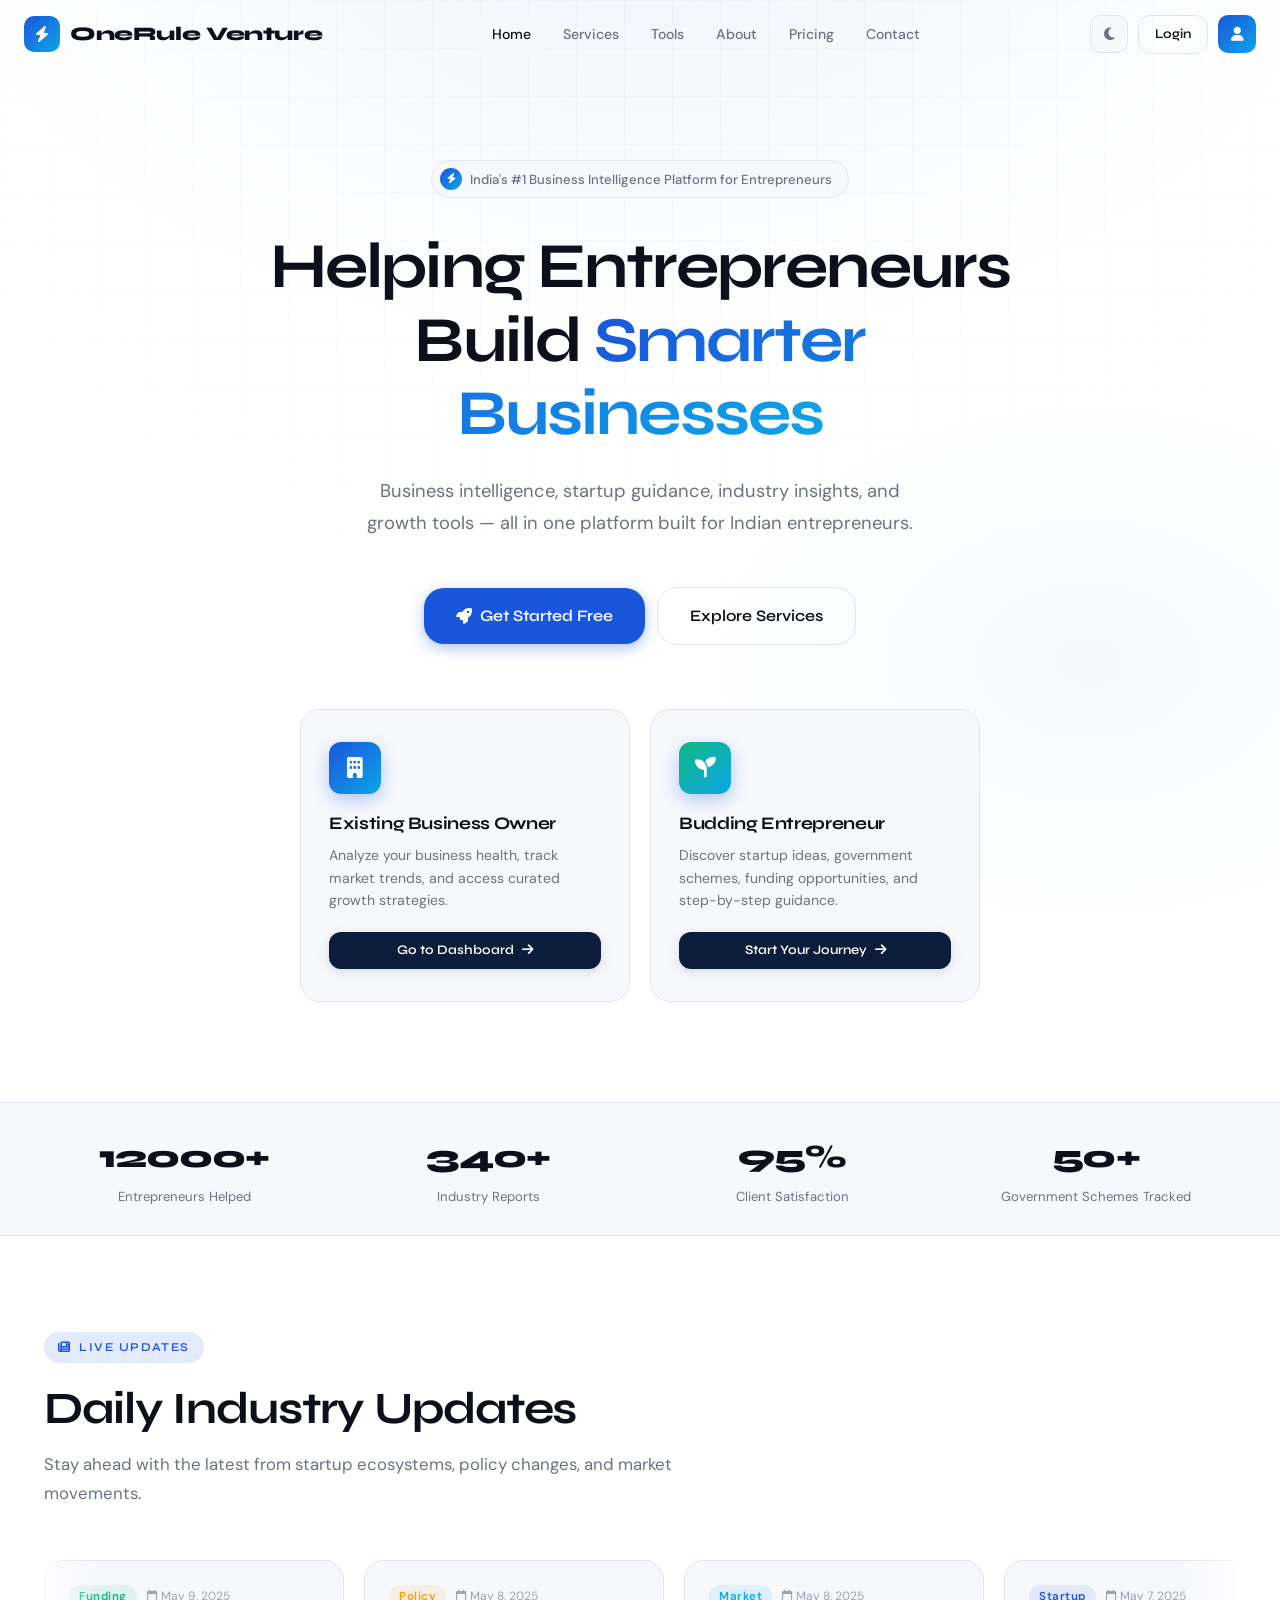
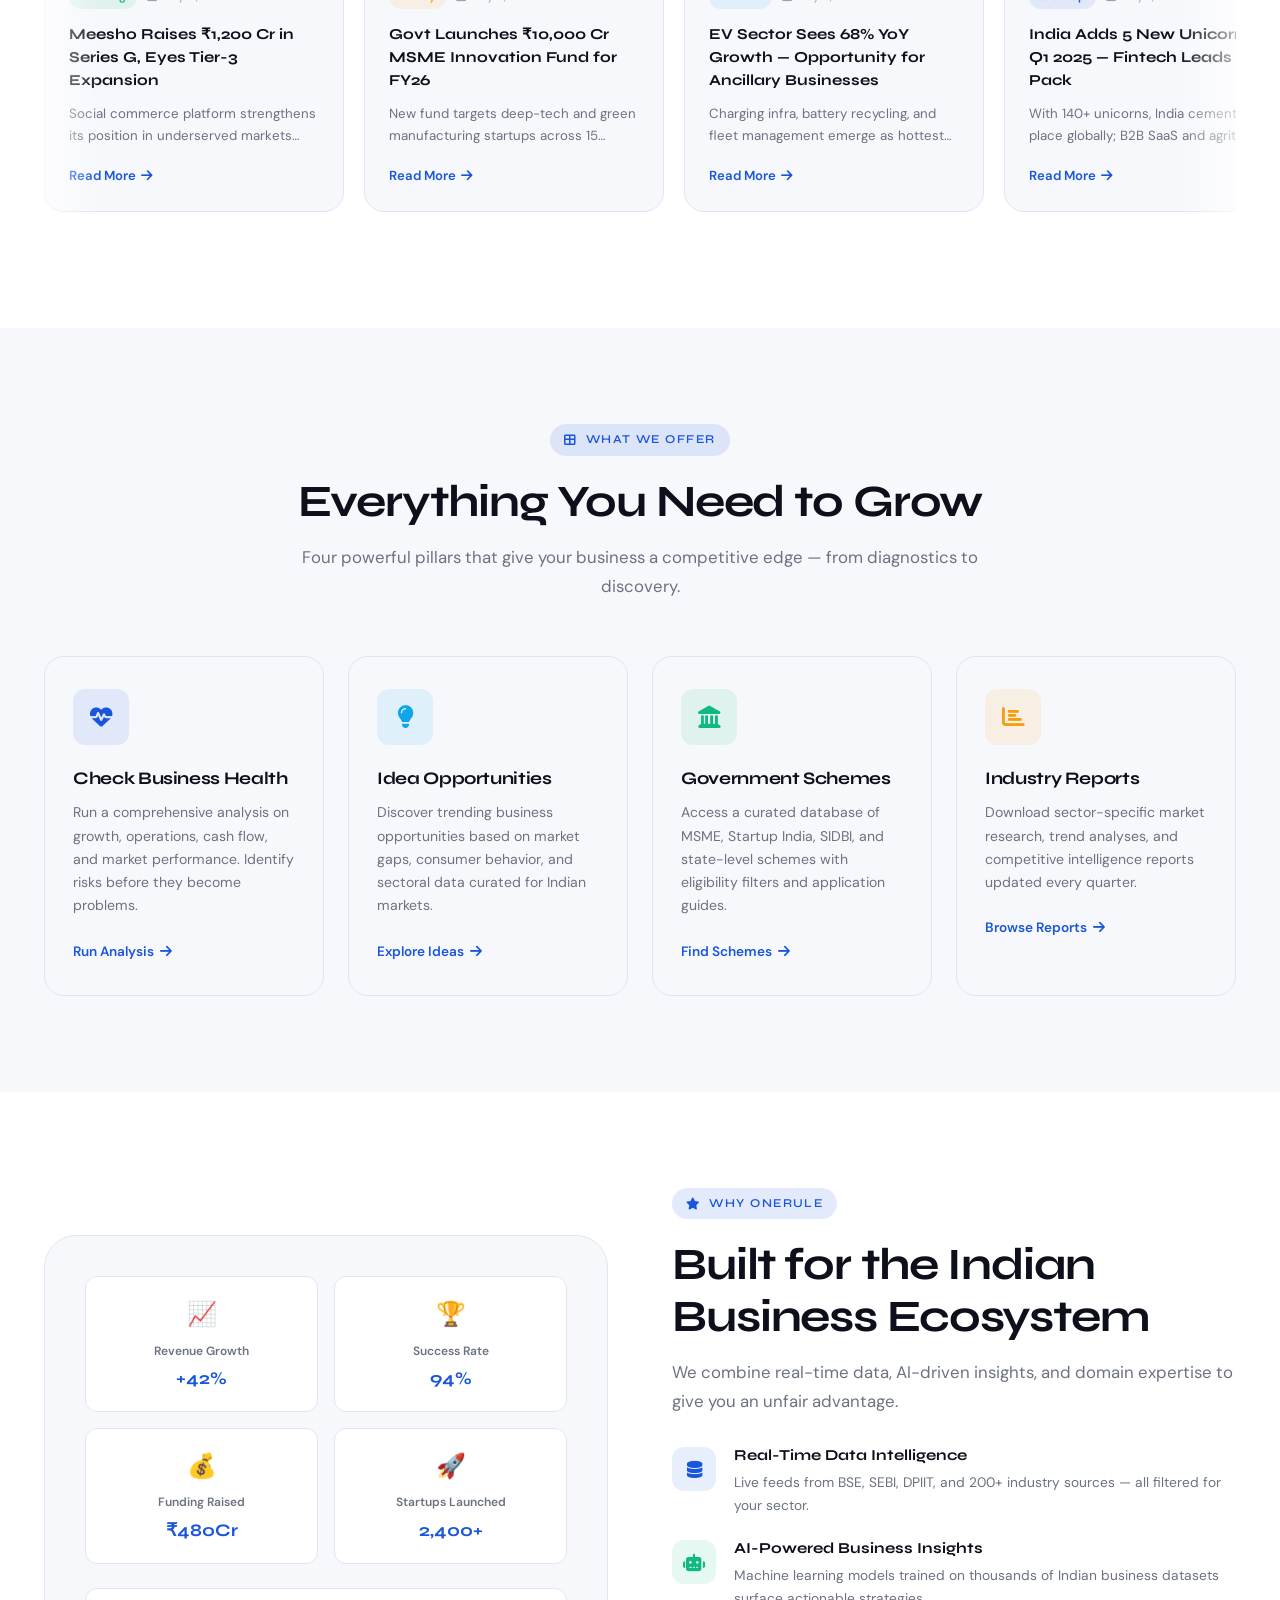
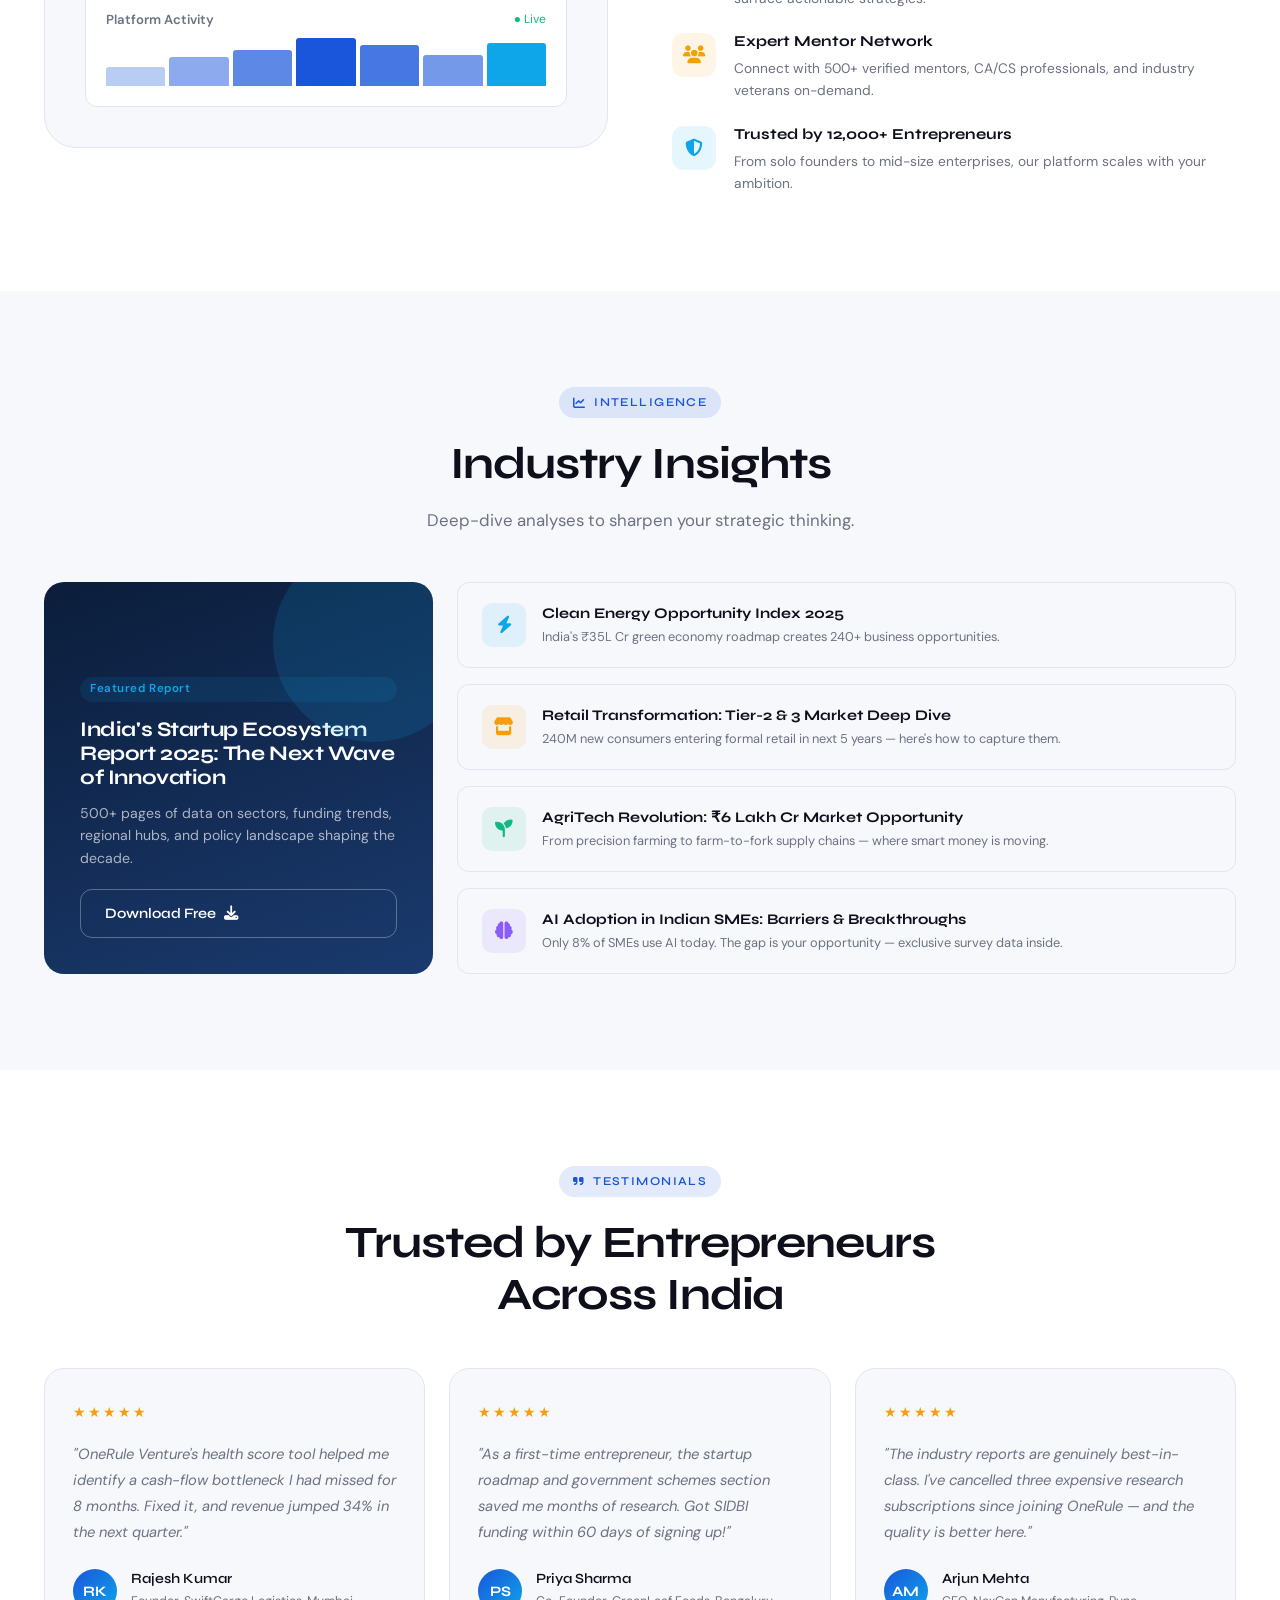
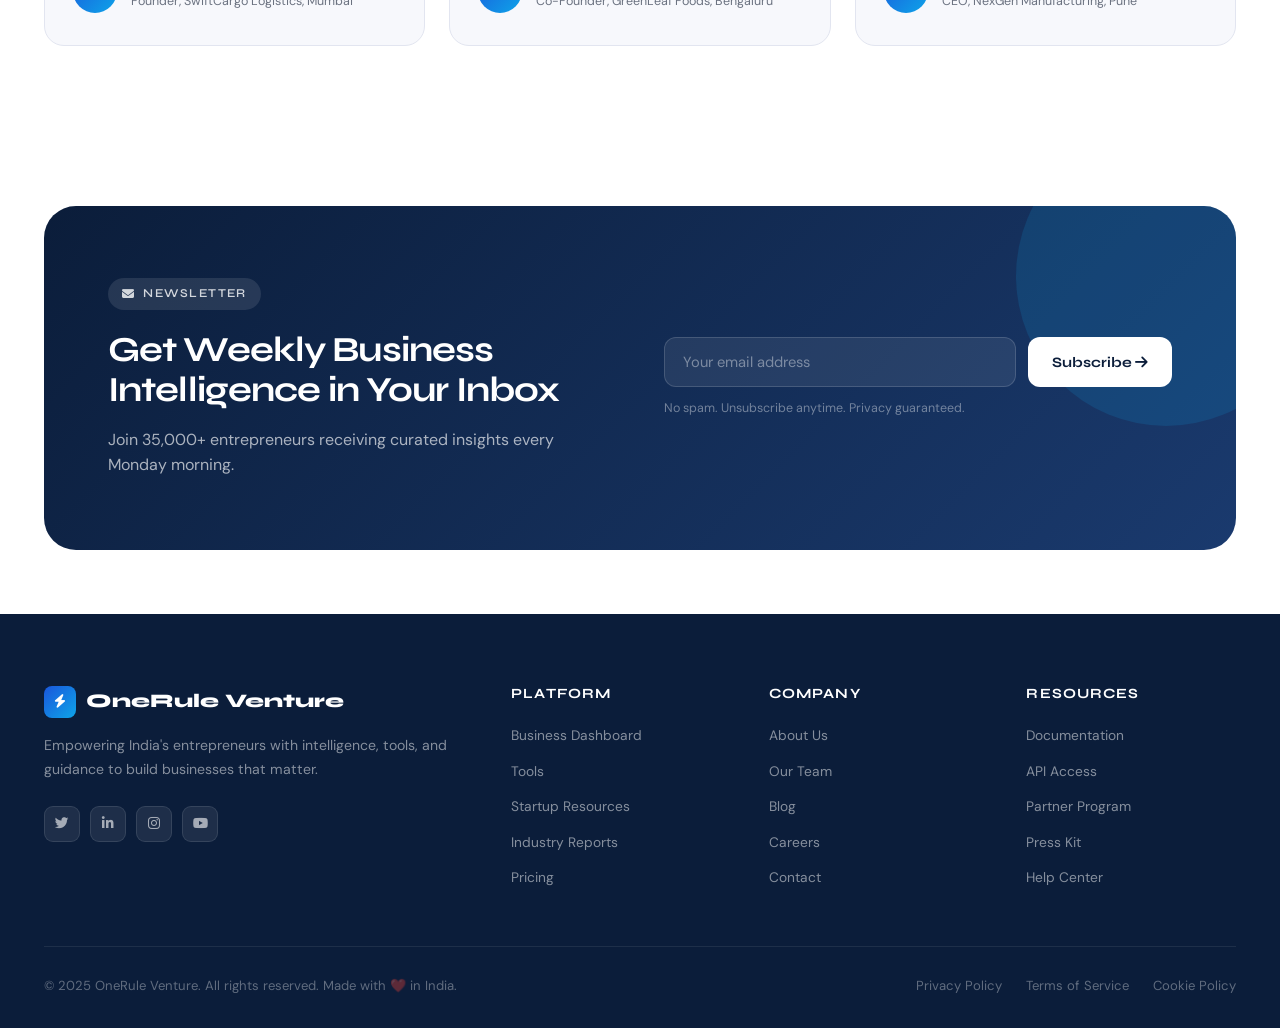
==== index.html @ c6bf1e39 "1st commit" ====
<!DOCTYPE html>
<!-- OneRule Venture — index.html (Home Page) -->
<html lang="en" data-theme="light">
<head>
  <meta charset="UTF-8" />
  <meta name="viewport" content="width=device-width, initial-scale=1.0" />
  <meta name="description" content="OneRule Venture – Business intelligence, startup guidance, industry insights, and growth tools for entrepreneurs and business owners in India." />
  <meta name="keywords" content="business intelligence, startup, entrepreneur, MSME, India, funding, government schemes" />
  <meta property="og:title" content="OneRule Venture – Helping Entrepreneurs Build Smarter Businesses" />
  <meta property="og:type" content="website" />
  <title>OneRule Venture – Helping Entrepreneurs Build Smarter Businesses</title>
  <!-- Fonts & Icons -->
  <link rel="preconnect" href="https://fonts.googleapis.com" />
  <link rel="preconnect" href="https://fonts.gstatic.com" crossorigin />
  <link href="https://fonts.googleapis.com/css2?family=Syne:wght@400;500;600;700;800&family=DM+Sans:ital,opsz,wght@0,9..40,300;0,9..40,400;0,9..40,500;0,9..40,600;1,9..40,300&display=swap" rel="stylesheet" />
  <link rel="stylesheet" href="https://cdnjs.cloudflare.com/ajax/libs/font-awesome/6.5.0/css/all.min.css" />
  <link rel="stylesheet" href="style.css" />
</head>
<body>

<!-- Loading Screen -->
<div id="loading-screen" class="loading-screen" aria-hidden="true">
  <div class="loading-logo">
    <div class="nav-logo-icon"><i class="fas fa-bolt"></i></div>
    OneRule Venture
  </div>
  <div class="loading-bar-wrap"><div class="loading-bar"></div></div>
</div>

<!-- ══════════════════ NAVBAR ══════════════════ -->
<header class="navbar" role="banner">
  <div class="navbar-inner">
    <!-- Logo -->
    <a href="index.html" class="nav-logo" aria-label="OneRule Venture Home">
      <div class="nav-logo-icon"><i class="fas fa-bolt"></i></div>
      OneRule Venture
    </a>
    <!-- Center Links -->
    <nav class="nav-links" role="navigation" aria-label="Main navigation">
      <a href="index.html" class="active">Home</a>
      <a href="services.html">Services</a>
      <a href="tools.html">Tools</a>
      <a href="about.html">About</a>
      <a href="pricing.html">Pricing</a>
      <a href="contact.html">Contact</a>
    </nav>
    <!-- Right actions -->
    <div class="nav-actions">
      <button class="theme-toggle" aria-label="Toggle dark mode"><i class="fas fa-moon"></i></button>
      <a href="dashboard.html" class="btn btn-outline btn-sm">Login</a>
      <a href="dashboard.html" class="nav-profile" aria-label="Profile"><i class="fas fa-user"></i></a>
    </div>
    <button class="hamburger" aria-label="Open menu" aria-expanded="false">
      <span></span><span></span><span></span>
    </button>
  </div>
</header>

<!-- Mobile Nav -->
<nav class="mobile-nav" aria-label="Mobile navigation">
  <a href="index.html">Home</a>
  <a href="services.html">Services</a>
  <a href="tools.html">Tools</a>
  <a href="about.html">About</a>
  <a href="pricing.html">Pricing</a>
  <a href="contact.html">Contact</a>
  <a href="dashboard.html">Login / Dashboard</a>
</nav>

<main>

<!-- ══════════════════ HERO ══════════════════ -->
<section class="hero" aria-labelledby="hero-headline">
  <div class="hero-bg" aria-hidden="true"></div>
  <div class="hero-grid-overlay" aria-hidden="true"></div>
  <div class="container">
    <div class="hero-content">
      <!-- Badge -->
      <div class="hero-badge">
        <span class="hero-badge-dot"><i class="fas fa-bolt"></i></span>
        India's #1 Business Intelligence Platform for Entrepreneurs
      </div>
      <!-- Headline -->
      <h1 id="hero-headline">Helping Entrepreneurs<br>Build <em>Smarter Businesses</em></h1>
      <p class="hero-sub text-muted">Business intelligence, startup guidance, industry insights, and growth tools — all in one platform built for Indian entrepreneurs.</p>
      <!-- CTAs -->
      <div class="hero-cta-group d-flex align-center gap-12" style="justify-content:center;flex-wrap:wrap">
        <a href="dashboard.html" class="btn btn-primary btn-lg"><i class="fas fa-rocket"></i> Get Started Free</a>
        <a href="services.html" class="btn btn-outline btn-lg">Explore Services</a>
      </div>
      <!-- User Selection Cards -->
      <div class="user-select-cards">
        <!-- Card 1 -->
        <div class="user-card" onclick="window.location='dashboard.html'" tabindex="0" role="button" aria-label="I'm an Existing Business Owner">
          <div class="user-card-icon"><i class="fas fa-building"></i></div>
          <h3>Existing Business Owner</h3>
          <p>Analyze your business health, track market trends, and access curated growth strategies.</p>
          <a href="dashboard.html" class="btn btn-dark btn-sm w-full" style="justify-content:center">
            Go to Dashboard <i class="fas fa-arrow-right"></i>
          </a>
        </div>
        <!-- Card 2 -->
        <div class="user-card" onclick="window.location='startup-resources.html'" tabindex="0" role="button" aria-label="I'm a Budding Entrepreneur">
          <div class="user-card-icon" style="background:linear-gradient(135deg,#10b981,#0ea5e9)"><i class="fas fa-seedling"></i></div>
          <h3>Budding Entrepreneur</h3>
          <p>Discover startup ideas, government schemes, funding opportunities, and step-by-step guidance.</p>
          <a href="startup-resources.html" class="btn btn-dark btn-sm w-full" style="justify-content:center">
            Start Your Journey <i class="fas fa-arrow-right"></i>
          </a>
        </div>
      </div>
    </div>
  </div>
</section>

<!-- ══════════════════ STATS BAR ══════════════════ -->
<div class="stats-bar">
  <div class="container">
    <div class="stats-grid">
      <div class="stat-item animate-on-scroll">
        <div class="stat-number"><span data-count="12000" data-suffix="+">12000+</span></div>
        <div class="stat-label">Entrepreneurs Helped</div>
      </div>
      <div class="stat-item animate-on-scroll stagger-1">
        <div class="stat-number"><span data-count="340" data-suffix="+">340+</span></div>
        <div class="stat-label">Industry Reports</div>
      </div>
      <div class="stat-item animate-on-scroll stagger-2">
        <div class="stat-number"><span data-count="95" data-suffix="%">95%</span></div>
        <div class="stat-label">Client Satisfaction</div>
      </div>
      <div class="stat-item animate-on-scroll stagger-3">
        <div class="stat-number"><span data-count="50" data-suffix="+">50+</span></div>
        <div class="stat-label">Government Schemes Tracked</div>
      </div>
    </div>
  </div>
</div>

<!-- ══════════════════ DAILY INDUSTRY UPDATES ══════════════════ -->
<section class="section" aria-labelledby="updates-heading">
  <div class="container">
    <div class="section-header animate-on-scroll" style="margin-bottom:40px">
      <div class="section-label"><i class="fas fa-newspaper"></i> Live Updates</div>
      <h2 id="updates-heading">Daily Industry Updates</h2>
      <p>Stay ahead with the latest from startup ecosystems, policy changes, and market movements.</p>
    </div>
    <div class="updates-scroll-wrap">
      <div class="updates-scroll" role="list">

        <article class="news-card" role="listitem">
          <div class="news-meta">
            <span class="news-tag tag-funding">Funding</span>
            <span class="news-date"><i class="far fa-calendar"></i> May 9, 2025</span>
          </div>
          <h4>Meesho Raises ₹1,200 Cr in Series G, Eyes Tier-3 Expansion</h4>
          <p>Social commerce platform strengthens its position in underserved markets with massive capital influx.</p>
          <a href="#" class="news-link">Read More <i class="fas fa-arrow-right"></i></a>
        </article>

        <article class="news-card" role="listitem">
          <div class="news-meta">
            <span class="news-tag tag-policy">Policy</span>
            <span class="news-date"><i class="far fa-calendar"></i> May 8, 2025</span>
          </div>
          <h4>Govt Launches ₹10,000 Cr MSME Innovation Fund for FY26</h4>
          <p>New fund targets deep-tech and green manufacturing startups across 15 identified sectors.</p>
          <a href="#" class="news-link">Read More <i class="fas fa-arrow-right"></i></a>
        </article>

        <article class="news-card" role="listitem">
          <div class="news-meta">
            <span class="news-tag tag-market">Market</span>
            <span class="news-date"><i class="far fa-calendar"></i> May 8, 2025</span>
          </div>
          <h4>EV Sector Sees 68% YoY Growth — Opportunity for Ancillary Businesses</h4>
          <p>Charging infra, battery recycling, and fleet management emerge as hottest adjacent segments.</p>
          <a href="#" class="news-link">Read More <i class="fas fa-arrow-right"></i></a>
        </article>

        <article class="news-card" role="listitem">
          <div class="news-meta">
            <span class="news-tag tag-startup">Startup</span>
            <span class="news-date"><i class="far fa-calendar"></i> May 7, 2025</span>
          </div>
          <h4>India Adds 5 New Unicorns in Q1 2025 — Fintech Leads the Pack</h4>
          <p>With 140+ unicorns, India cements 3rd-place globally; B2B SaaS and agritech on watch list.</p>
          <a href="#" class="news-link">Read More <i class="fas fa-arrow-right"></i></a>
        </article>

        <article class="news-card" role="listitem">
          <div class="news-meta">
            <span class="news-tag tag-industry">Industry</span>
            <span class="news-date"><i class="far fa-calendar"></i> May 7, 2025</span>
          </div>
          <h4>D2C Brands Hit ₹1 Lakh Cr GMV — Omnichannel Strategy Key Differentiator</h4>
          <p>Top-performing D2C brands reveal that offline presence now drives 38% of total revenue.</p>
          <a href="#" class="news-link">Read More <i class="fas fa-arrow-right"></i></a>
        </article>

        <article class="news-card" role="listitem">
          <div class="news-meta">
            <span class="news-tag tag-policy">Policy</span>
            <span class="news-date"><i class="far fa-calendar"></i> May 6, 2025</span>
          </div>
          <h4>PLI Scheme Extended to 4 More Sectors Including Textiles and Chemicals</h4>
          <p>Production-linked incentives now cover 20 sectors with total outlay of ₹2 lakh crore.</p>
          <a href="#" class="news-link">Read More <i class="fas fa-arrow-right"></i></a>
        </article>

        <article class="news-card" role="listitem">
          <div class="news-meta">
            <span class="news-tag tag-funding">Funding</span>
            <span class="news-date"><i class="far fa-calendar"></i> May 6, 2025</span>
          </div>
          <h4>Zepto Eyes IPO in 2025, Valuation Crosses $5 Billion Mark</h4>
          <p>Quick-commerce leader accelerates profitability drive as public market debut approaches.</p>
          <a href="#" class="news-link">Read More <i class="fas fa-arrow-right"></i></a>
        </article>

      </div>
    </div>
  </div>
</section>

<!-- ══════════════════ CORE SERVICES ══════════════════ -->
<section class="section" style="background:var(--color-surface)" aria-labelledby="services-heading">
  <div class="container">
    <div class="section-header centered animate-on-scroll" style="margin-bottom:56px">
      <div class="section-label"><i class="fas fa-th-large"></i> What We Offer</div>
      <h2 id="services-heading">Everything You Need to Grow</h2>
      <p>Four powerful pillars that give your business a competitive edge — from diagnostics to discovery.</p>
    </div>
    <div class="cards-grid">
      <div class="feature-card animate-on-scroll">
        <div class="feature-icon icon-blue"><i class="fas fa-heartbeat"></i></div>
        <h3>Check Business Health</h3>
        <p>Run a comprehensive analysis on growth, operations, cash flow, and market performance. Identify risks before they become problems.</p>
        <a href="tools.html" class="card-link">Run Analysis <i class="fas fa-arrow-right"></i></a>
      </div>
      <div class="feature-card animate-on-scroll stagger-1">
        <div class="feature-icon icon-teal"><i class="fas fa-lightbulb"></i></div>
        <h3>Idea Opportunities</h3>
        <p>Discover trending business opportunities based on market gaps, consumer behavior, and sectoral data curated for Indian markets.</p>
        <a href="startup-resources.html" class="card-link">Explore Ideas <i class="fas fa-arrow-right"></i></a>
      </div>
      <div class="feature-card animate-on-scroll stagger-2">
        <div class="feature-icon icon-green"><i class="fas fa-landmark"></i></div>
        <h3>Government Schemes</h3>
        <p>Access a curated database of MSME, Startup India, SIDBI, and state-level schemes with eligibility filters and application guides.</p>
        <a href="startup-resources.html#schemes" class="card-link">Find Schemes <i class="fas fa-arrow-right"></i></a>
      </div>
      <div class="feature-card animate-on-scroll stagger-3">
        <div class="feature-icon icon-amber"><i class="fas fa-chart-bar"></i></div>
        <h3>Industry Reports</h3>
        <p>Download sector-specific market research, trend analyses, and competitive intelligence reports updated every quarter.</p>
        <a href="services.html" class="card-link">Browse Reports <i class="fas fa-arrow-right"></i></a>
      </div>
    </div>
  </div>
</section>

<!-- ══════════════════ WHY CHOOSE US ══════════════════ -->
<section class="section" aria-labelledby="why-heading">
  <div class="container">
    <div class="why-grid">
      <!-- Visual -->
      <div class="why-visual animate-on-scroll">
        <div class="why-visual-inner">
          <div class="mini-card">
            <div class="mini-card-icon">📈</div>
            <div class="mini-card-label">Revenue Growth</div>
            <div class="mini-card-value">+42%</div>
          </div>
          <div class="mini-card">
            <div class="mini-card-icon">🏆</div>
            <div class="mini-card-label">Success Rate</div>
            <div class="mini-card-value">94%</div>
          </div>
          <div class="mini-card">
            <div class="mini-card-icon">💰</div>
            <div class="mini-card-label">Funding Raised</div>
            <div class="mini-card-value">₹480Cr</div>
          </div>
          <div class="mini-card">
            <div class="mini-card-icon">🚀</div>
            <div class="mini-card-label">Startups Launched</div>
            <div class="mini-card-value">2,400+</div>
          </div>
        </div>
        <div style="margin-top:24px;background:var(--color-bg);border:1px solid var(--color-border);border-radius:var(--radius-md);padding:20px">
          <div class="d-flex align-center justify-between mb-8">
            <span style="font-size:.82rem;font-weight:600;color:var(--color-text-muted)">Platform Activity</span>
            <span style="font-size:.75rem;color:var(--color-success)">● Live</span>
          </div>
          <div style="display:flex;gap:4px;align-items:flex-end;height:48px">
            <div style="flex:1;background:var(--color-accent);opacity:.3;border-radius:3px 3px 0 0;height:40%"></div>
            <div style="flex:1;background:var(--color-accent);opacity:.5;border-radius:3px 3px 0 0;height:60%"></div>
            <div style="flex:1;background:var(--color-accent);opacity:.7;border-radius:3px 3px 0 0;height:75%"></div>
            <div style="flex:1;background:var(--color-accent);border-radius:3px 3px 0 0;height:100%"></div>
            <div style="flex:1;background:var(--color-accent);opacity:.8;border-radius:3px 3px 0 0;height:85%"></div>
            <div style="flex:1;background:var(--color-accent);opacity:.6;border-radius:3px 3px 0 0;height:65%"></div>
            <div style="flex:1;background:var(--color-accent-2);border-radius:3px 3px 0 0;height:90%"></div>
          </div>
        </div>
      </div>
      <!-- Text -->
      <div class="animate-on-scroll stagger-1">
        <div class="section-header">
          <div class="section-label"><i class="fas fa-star"></i> Why OneRule</div>
          <h2 id="why-heading">Built for the Indian Business Ecosystem</h2>
          <p>We combine real-time data, AI-driven insights, and domain expertise to give you an unfair advantage.</p>
        </div>
        <div class="why-points mt-32">
          <div class="why-point">
            <div class="why-point-icon icon-blue"><i class="fas fa-database"></i></div>
            <div class="why-point-text">
              <h4>Real-Time Data Intelligence</h4>
              <p>Live feeds from BSE, SEBI, DPIIT, and 200+ industry sources — all filtered for your sector.</p>
            </div>
          </div>
          <div class="why-point">
            <div class="why-point-icon icon-green"><i class="fas fa-robot"></i></div>
            <div class="why-point-text">
              <h4>AI-Powered Business Insights</h4>
              <p>Machine learning models trained on thousands of Indian business datasets surface actionable strategies.</p>
            </div>
          </div>
          <div class="why-point">
            <div class="why-point-icon icon-amber"><i class="fas fa-users"></i></div>
            <div class="why-point-text">
              <h4>Expert Mentor Network</h4>
              <p>Connect with 500+ verified mentors, CA/CS professionals, and industry veterans on-demand.</p>
            </div>
          </div>
          <div class="why-point">
            <div class="why-point-icon icon-teal"><i class="fas fa-shield-alt"></i></div>
            <div class="why-point-text">
              <h4>Trusted by 12,000+ Entrepreneurs</h4>
              <p>From solo founders to mid-size enterprises, our platform scales with your ambition.</p>
            </div>
          </div>
        </div>
      </div>
    </div>
  </div>
</section>

<!-- ══════════════════ INDUSTRY INSIGHTS PREVIEW ══════════════════ -->
<section class="section" style="background:var(--color-surface)" aria-labelledby="insights-heading">
  <div class="container">
    <div class="section-header centered animate-on-scroll" style="margin-bottom:48px">
      <div class="section-label"><i class="fas fa-chart-line"></i> Intelligence</div>
      <h2 id="insights-heading">Industry Insights</h2>
      <p>Deep-dive analyses to sharpen your strategic thinking.</p>
    </div>
    <div class="insights-grid animate-on-scroll">
      <div class="insight-big">
        <span class="news-tag tag-market">Featured Report</span>
        <h3>India's Startup Ecosystem Report 2025: The Next Wave of Innovation</h3>
        <p>500+ pages of data on sectors, funding trends, regional hubs, and policy landscape shaping the decade.</p>
        <a href="services.html" class="btn btn-outline" style="color:#fff;border-color:rgba(255,255,255,.3)">Download Free <i class="fas fa-download"></i></a>
      </div>
      <div class="insights-side">
        <div class="insight-small">
          <div class="insight-small-icon icon-teal"><i class="fas fa-bolt"></i></div>
          <div class="insight-small-text">
            <h4>Clean Energy Opportunity Index 2025</h4>
            <p>India's ₹35L Cr green economy roadmap creates 240+ business opportunities.</p>
          </div>
        </div>
        <div class="insight-small">
          <div class="insight-small-icon icon-amber"><i class="fas fa-store"></i></div>
          <div class="insight-small-text">
            <h4>Retail Transformation: Tier-2 & 3 Market Deep Dive</h4>
            <p>240M new consumers entering formal retail in next 5 years — here's how to capture them.</p>
          </div>
        </div>
        <div class="insight-small">
          <div class="insight-small-icon icon-green"><i class="fas fa-seedling"></i></div>
          <div class="insight-small-text">
            <h4>AgriTech Revolution: ₹6 Lakh Cr Market Opportunity</h4>
            <p>From precision farming to farm-to-fork supply chains — where smart money is moving.</p>
          </div>
        </div>
        <div class="insight-small">
          <div class="insight-small-icon icon-purple"><i class="fas fa-brain"></i></div>
          <div class="insight-small-text">
            <h4>AI Adoption in Indian SMEs: Barriers & Breakthroughs</h4>
            <p>Only 8% of SMEs use AI today. The gap is your opportunity — exclusive survey data inside.</p>
          </div>
        </div>
      </div>
    </div>
  </div>
</section>

<!-- ══════════════════ TESTIMONIALS ══════════════════ -->
<section class="section" aria-labelledby="testimonials-heading">
  <div class="container">
    <div class="section-header centered animate-on-scroll" style="margin-bottom:48px">
      <div class="section-label"><i class="fas fa-quote-right"></i> Testimonials</div>
      <h2 id="testimonials-heading">Trusted by Entrepreneurs Across India</h2>
    </div>
    <div class="testimonials-grid">
      <div class="testimonial-card animate-on-scroll">
        <div class="stars">★★★★★</div>
        <blockquote>"OneRule Venture's health score tool helped me identify a cash-flow bottleneck I had missed for 8 months. Fixed it, and revenue jumped 34% in the next quarter."</blockquote>
        <div class="testimonial-author">
          <div class="author-avatar">RK</div>
          <div class="author-info">
            <h5>Rajesh Kumar</h5>
            <span>Founder, SwiftCargo Logistics, Mumbai</span>
          </div>
        </div>
      </div>
      <div class="testimonial-card animate-on-scroll stagger-1">
        <div class="stars">★★★★★</div>
        <blockquote>"As a first-time entrepreneur, the startup roadmap and government schemes section saved me months of research. Got SIDBI funding within 60 days of signing up!"</blockquote>
        <div class="testimonial-author">
          <div class="author-avatar">PS</div>
          <div class="author-info">
            <h5>Priya Sharma</h5>
            <span>Co-Founder, GreenLeaf Foods, Bengaluru</span>
          </div>
        </div>
      </div>
      <div class="testimonial-card animate-on-scroll stagger-2">
        <div class="stars">★★★★★</div>
        <blockquote>"The industry reports are genuinely best-in-class. I've cancelled three expensive research subscriptions since joining OneRule — and the quality is better here."</blockquote>
        <div class="testimonial-author">
          <div class="author-avatar">AM</div>
          <div class="author-info">
            <h5>Arjun Mehta</h5>
            <span>CEO, NexGen Manufacturing, Pune</span>
          </div>
        </div>
      </div>
    </div>
  </div>
</section>

<!-- ══════════════════ NEWSLETTER ══════════════════ -->
<section class="section-sm">
  <div class="container">
    <div class="newsletter-section animate-on-scroll">
      <div class="newsletter-inner">
        <div>
          <div class="section-label" style="background:rgba(255,255,255,.1);color:rgba(255,255,255,.8)"><i class="fas fa-envelope"></i> Newsletter</div>
          <h2>Get Weekly Business Intelligence in Your Inbox</h2>
          <p>Join 35,000+ entrepreneurs receiving curated insights every Monday morning.</p>
        </div>
        <div>
          <form class="newsletter-form" aria-label="Newsletter subscription">
            <input type="email" placeholder="Your email address" aria-label="Email address" required />
            <button type="submit">Subscribe <i class="fas fa-arrow-right"></i></button>
          </form>
          <p style="color:rgba(255,255,255,.4);font-size:.78rem;margin-top:12px">No spam. Unsubscribe anytime. Privacy guaranteed.</p>
        </div>
      </div>
    </div>
  </div>
</section>

</main>

<!-- ══════════════════ FOOTER ══════════════════ -->
<footer class="footer" role="contentinfo">
  <div class="container">
    <div class="footer-grid">
      <div class="footer-brand">
        <div class="footer-logo">
          <div class="footer-logo-icon"><i class="fas fa-bolt"></i></div>
          OneRule Venture
        </div>
        <p>Empowering India's entrepreneurs with intelligence, tools, and guidance to build businesses that matter.</p>
        <div class="social-links">
          <a href="#" class="social-link" aria-label="Twitter"><i class="fab fa-twitter"></i></a>
          <a href="#" class="social-link" aria-label="LinkedIn"><i class="fab fa-linkedin-in"></i></a>
          <a href="#" class="social-link" aria-label="Instagram"><i class="fab fa-instagram"></i></a>
          <a href="#" class="social-link" aria-label="YouTube"><i class="fab fa-youtube"></i></a>
        </div>
      </div>
      <div class="footer-col">
        <h5>Platform</h5>
        <ul>
          <li><a href="dashboard.html">Business Dashboard</a></li>
          <li><a href="tools.html">Tools</a></li>
          <li><a href="startup-resources.html">Startup Resources</a></li>
          <li><a href="services.html">Industry Reports</a></li>
          <li><a href="pricing.html">Pricing</a></li>
        </ul>
      </div>
      <div class="footer-col">
        <h5>Company</h5>
        <ul>
          <li><a href="about.html">About Us</a></li>
          <li><a href="about.html#team">Our Team</a></li>
          <li><a href="#">Blog</a></li>
          <li><a href="#">Careers</a></li>
          <li><a href="contact.html">Contact</a></li>
        </ul>
      </div>
      <div class="footer-col">
        <h5>Resources</h5>
        <ul>
          <li><a href="#">Documentation</a></li>
          <li><a href="#">API Access</a></li>
          <li><a href="#">Partner Program</a></li>
          <li><a href="#">Press Kit</a></li>
          <li><a href="#">Help Center</a></li>
        </ul>
      </div>
    </div>
    <div class="footer-bottom">
      <p>© 2025 OneRule Venture. All rights reserved. Made with ❤️ in India.</p>
      <div class="footer-bottom-links">
        <a href="#">Privacy Policy</a>
        <a href="#">Terms of Service</a>
        <a href="#">Cookie Policy</a>
      </div>
    </div>
  </div>
</footer>

<script src="script.js"></script>
</body>
</html>
---- style.css ----
/* =============================================
   OneRule Venture — style.css
   Premium SaaS / Startup Design System
   ============================================= */

/* ── Google Fonts ── */
@import url('https://fonts.googleapis.com/css2?family=Syne:wght@400;500;600;700;800&family=DM+Sans:ital,opsz,wght@0,9..40,300;0,9..40,400;0,9..40,500;0,9..40,600;1,9..40,300&display=swap');

/* ── CSS Variables ── */
:root {
  --color-bg:          #ffffff;
  --color-surface:     #f7f8fc;
  --color-surface-2:   #eef0f7;
  --color-border:      #e2e5f0;
  --color-text:        #0d0f1a;
  --color-text-muted:  #6b7280;
  --color-text-light:  #9ca3af;
  --color-primary:     #0b1d3a;
  --color-accent:      #1a56db;
  --color-accent-2:    #0ea5e9;
  --color-accent-glow: rgba(26, 86, 219, 0.12);
  --color-success:     #10b981;
  --color-warning:     #f59e0b;
  --color-danger:      #ef4444;

  --font-display: 'Syne', sans-serif;
  --font-body:    'DM Sans', sans-serif;

  --radius-sm:  6px;
  --radius-md:  12px;
  --radius-lg:  20px;
  --radius-xl:  32px;

  --shadow-sm:  0 1px 3px rgba(11,29,58,.06), 0 1px 2px rgba(11,29,58,.04);
  --shadow-md:  0 4px 16px rgba(11,29,58,.08), 0 2px 6px rgba(11,29,58,.05);
  --shadow-lg:  0 12px 40px rgba(11,29,58,.12), 0 4px 12px rgba(11,29,58,.06);
  --shadow-xl:  0 24px 64px rgba(11,29,58,.16);

  --transition: 0.25s cubic-bezier(.4,0,.2,1);
  --transition-slow: 0.4s cubic-bezier(.4,0,.2,1);

  --max-width: 1240px;
  --section-py: 96px;
}

/* Dark mode */
[data-theme="dark"] {
  --color-bg:          #080c14;
  --color-surface:     #0f1623;
  --color-surface-2:   #161e30;
  --color-border:      #1f2a40;
  --color-text:        #f0f2f8;
  --color-text-muted:  #8b95aa;
  --color-text-light:  #5a6478;
  --color-primary:     #e8eaf2;
  --color-accent:      #3b7ff5;
  --color-accent-2:    #38bdf8;
  --color-accent-glow: rgba(59, 127, 245, 0.15);
  --shadow-sm:  0 1px 3px rgba(0,0,0,.3);
  --shadow-md:  0 4px 16px rgba(0,0,0,.4);
  --shadow-lg:  0 12px 40px rgba(0,0,0,.5);
}

/* ── Reset & Base ── */
*, *::before, *::after { box-sizing: border-box; margin: 0; padding: 0; }

html {
  scroll-behavior: smooth;
  -webkit-font-smoothing: antialiased;
}

body {
  font-family: var(--font-body);
  background: var(--color-bg);
  color: var(--color-text);
  line-height: 1.6;
  transition: background var(--transition), color var(--transition);
  overflow-x: hidden;
}

a { color: inherit; text-decoration: none; }
img { max-width: 100%; height: auto; display: block; }
ul { list-style: none; }
button { cursor: pointer; font-family: var(--font-body); border: none; background: none; }

/* ── Typography ── */
h1,h2,h3,h4,h5,h6 {
  font-family: var(--font-display);
  font-weight: 700;
  line-height: 1.15;
  color: var(--color-text);
}
h1 { font-size: clamp(2.4rem, 5vw, 4rem); letter-spacing: -0.03em; }
h2 { font-size: clamp(1.8rem, 3.5vw, 2.8rem); letter-spacing: -0.025em; }
h3 { font-size: clamp(1.25rem, 2.5vw, 1.6rem); letter-spacing: -0.02em; }
h4 { font-size: 1.15rem; }
p  { color: var(--color-text-muted); }

.text-accent  { color: var(--color-accent); }
.text-muted   { color: var(--color-text-muted); }
.text-center  { text-align: center; }

/* ── Layout Helpers ── */
.container {
  width: 100%;
  max-width: var(--max-width);
  margin: 0 auto;
  padding: 0 24px;
}

.section {
  padding: var(--section-py) 0;
}

.section-sm { padding: 64px 0; }

.section-label {
  display: inline-flex;
  align-items: center;
  gap: 8px;
  font-family: var(--font-display);
  font-size: .75rem;
  font-weight: 600;
  letter-spacing: .12em;
  text-transform: uppercase;
  color: var(--color-accent);
  background: var(--color-accent-glow);
  padding: 6px 14px;
  border-radius: 100px;
  margin-bottom: 20px;
}

.section-header {
  max-width: 640px;
}

.section-header.centered {
  max-width: 700px;
  margin: 0 auto;
  text-align: center;
}

.section-header p {
  margin-top: 16px;
  font-size: 1.05rem;
  line-height: 1.7;
}

/* ── Buttons ── */
.btn {
  display: inline-flex;
  align-items: center;
  gap: 8px;
  padding: 12px 24px;
  border-radius: var(--radius-md);
  font-family: var(--font-display);
  font-size: .9rem;
  font-weight: 600;
  transition: all var(--transition);
  position: relative;
  overflow: hidden;
}

.btn::after {
  content: '';
  position: absolute;
  inset: 0;
  background: rgba(255,255,255,.12);
  opacity: 0;
  transition: opacity var(--transition);
}

.btn:hover::after { opacity: 1; }

.btn-primary {
  background: var(--color-accent);
  color: #fff;
  box-shadow: 0 4px 14px rgba(26,86,219,.35);
}
.btn-primary:hover {
  transform: translateY(-2px);
  box-shadow: 0 8px 24px rgba(26,86,219,.45);
}

.btn-dark {
  background: var(--color-primary);
  color: #fff;
  box-shadow: var(--shadow-md);
}
[data-theme="dark"] .btn-dark {
  background: var(--color-surface-2);
  border: 1px solid var(--color-border);
}
.btn-dark:hover { transform: translateY(-2px); box-shadow: var(--shadow-lg); }

.btn-outline {
  background: transparent;
  color: var(--color-text);
  border: 1.5px solid var(--color-border);
}
.btn-outline:hover {
  border-color: var(--color-accent);
  color: var(--color-accent);
  background: var(--color-accent-glow);
}

.btn-ghost {
  background: transparent;
  color: var(--color-text-muted);
  padding: 10px 18px;
}
.btn-ghost:hover { color: var(--color-text); background: var(--color-surface); }

.btn-lg { padding: 15px 32px; font-size: 1rem; border-radius: var(--radius-lg); }
.btn-sm { padding: 8px 16px; font-size: .82rem; }

/* ── Navbar ── */
.navbar {
  position: fixed;
  top: 0; left: 0; right: 0;
  z-index: 1000;
  padding: 0 24px;
  height: 68px;
  display: flex;
  align-items: center;
  transition: all var(--transition);
}

.navbar.scrolled {
  background: var(--color-bg);
  border-bottom: 1px solid var(--color-border);
  box-shadow: var(--shadow-sm);
  backdrop-filter: blur(12px);
  -webkit-backdrop-filter: blur(12px);
}

[data-theme="dark"] .navbar.scrolled {
  background: rgba(8, 12, 20, 0.9);
}

.navbar-inner {
  max-width: var(--max-width);
  width: 100%;
  margin: 0 auto;
  display: flex;
  align-items: center;
  justify-content: space-between;
  gap: 24px;
}

.nav-logo {
  font-family: var(--font-display);
  font-size: 1.2rem;
  font-weight: 800;
  color: var(--color-text);
  letter-spacing: -0.02em;
  flex-shrink: 0;
  display: flex;
  align-items: center;
  gap: 10px;
}

.nav-logo-icon {
  width: 36px;
  height: 36px;
  background: linear-gradient(135deg, var(--color-accent), var(--color-accent-2));
  border-radius: 10px;
  display: flex;
  align-items: center;
  justify-content: center;
  color: #fff;
  font-size: 1rem;
}

.nav-links {
  display: flex;
  align-items: center;
  gap: 4px;
}

.nav-links a {
  padding: 7px 14px;
  border-radius: var(--radius-sm);
  font-size: .88rem;
  font-weight: 500;
  color: var(--color-text-muted);
  transition: all var(--transition);
}

.nav-links a:hover,
.nav-links a.active {
  color: var(--color-text);
  background: var(--color-surface);
}

.nav-actions {
  display: flex;
  align-items: center;
  gap: 10px;
}

.theme-toggle {
  width: 38px; height: 38px;
  border-radius: 10px;
  display: flex;
  align-items: center;
  justify-content: center;
  background: var(--color-surface);
  color: var(--color-text-muted);
  font-size: .9rem;
  transition: all var(--transition);
  border: 1px solid var(--color-border);
}
.theme-toggle:hover { color: var(--color-text); border-color: var(--color-accent); }

.nav-profile {
  width: 38px; height: 38px;
  border-radius: 10px;
  background: linear-gradient(135deg, var(--color-accent), var(--color-accent-2));
  display: flex;
  align-items: center;
  justify-content: center;
  color: #fff;
  font-size: .9rem;
  transition: all var(--transition);
}
.nav-profile:hover { transform: scale(1.05); box-shadow: 0 4px 12px rgba(26,86,219,.3); }

.hamburger {
  display: none;
  flex-direction: column;
  gap: 5px;
  padding: 8px;
  border-radius: 8px;
  background: var(--color-surface);
  border: 1px solid var(--color-border);
}
.hamburger span {
  display: block;
  width: 20px; height: 2px;
  background: var(--color-text);
  border-radius: 2px;
  transition: all var(--transition);
}

/* ── Mobile Nav ── */
.mobile-nav {
  display: none;
  position: fixed;
  top: 68px; left: 0; right: 0;
  background: var(--color-bg);
  border-bottom: 1px solid var(--color-border);
  padding: 20px 24px;
  z-index: 999;
  flex-direction: column;
  gap: 4px;
  box-shadow: var(--shadow-lg);
}

.mobile-nav.open { display: flex; }

.mobile-nav a {
  padding: 12px 16px;
  border-radius: var(--radius-sm);
  font-weight: 500;
  color: var(--color-text-muted);
  transition: all var(--transition);
}
.mobile-nav a:hover { background: var(--color-surface); color: var(--color-text); }

/* ── Hero ── */
.hero {
  padding: 160px 0 100px;
  position: relative;
  overflow: hidden;
}

.hero-bg {
  position: absolute;
  inset: 0;
  background:
    radial-gradient(ellipse 80% 60% at 50% -10%, rgba(26,86,219,.07) 0%, transparent 70%),
    radial-gradient(ellipse 50% 40% at 85% 60%, rgba(14,165,233,.05) 0%, transparent 60%);
  pointer-events: none;
}

.hero-grid-overlay {
  position: absolute;
  inset: 0;
  background-image:
    linear-gradient(var(--color-border) 1px, transparent 1px),
    linear-gradient(90deg, var(--color-border) 1px, transparent 1px);
  background-size: 48px 48px;
  opacity: .3;
  pointer-events: none;
  mask-image: radial-gradient(ellipse 80% 70% at 50% 0%, black, transparent 80%);
}

.hero-content {
  position: relative;
  max-width: 800px;
  margin: 0 auto;
  text-align: center;
}

.hero-badge {
  display: inline-flex;
  align-items: center;
  gap: 8px;
  background: var(--color-surface);
  border: 1px solid var(--color-border);
  padding: 7px 16px 7px 8px;
  border-radius: 100px;
  font-size: .82rem;
  font-weight: 500;
  color: var(--color-text-muted);
  margin-bottom: 32px;
  animation: fadeInDown .6s both;
}

.hero-badge-dot {
  width: 22px; height: 22px;
  background: linear-gradient(135deg, var(--color-accent), var(--color-accent-2));
  border-radius: 100px;
  display: flex;
  align-items: center;
  justify-content: center;
  color: #fff;
  font-size: .65rem;
}

.hero h1 {
  animation: fadeInUp .7s .1s both;
  margin-bottom: 24px;
}

.hero h1 em {
  font-style: normal;
  background: linear-gradient(135deg, var(--color-accent) 0%, var(--color-accent-2) 100%);
  -webkit-background-clip: text;
  -webkit-text-fill-color: transparent;
  background-clip: text;
}

.hero-sub {
  font-size: 1.15rem;
  line-height: 1.75;
  max-width: 580px;
  margin: 0 auto 48px;
  animation: fadeInUp .7s .2s both;
}

.hero-cta-group {
  animation: fadeInUp .7s .3s both;
  margin-bottom: 64px;
}

/* ── User Selection Cards (Hero) ── */
.user-select-cards {
  display: grid;
  grid-template-columns: 1fr 1fr;
  gap: 20px;
  max-width: 680px;
  margin: 0 auto;
  animation: fadeInUp .7s .4s both;
}

.user-card {
  background: var(--color-surface);
  border: 1.5px solid var(--color-border);
  border-radius: var(--radius-lg);
  padding: 32px 28px;
  text-align: left;
  transition: all var(--transition);
  cursor: pointer;
  position: relative;
  overflow: hidden;
}

.user-card::before {
  content: '';
  position: absolute;
  inset: 0;
  background: linear-gradient(135deg, var(--color-accent-glow), transparent);
  opacity: 0;
  transition: opacity var(--transition);
}

.user-card:hover {
  border-color: var(--color-accent);
  transform: translateY(-4px);
  box-shadow: var(--shadow-lg);
}

.user-card:hover::before { opacity: 1; }

.user-card-icon {
  width: 52px; height: 52px;
  background: linear-gradient(135deg, var(--color-accent), var(--color-accent-2));
  border-radius: var(--radius-md);
  display: flex;
  align-items: center;
  justify-content: center;
  color: #fff;
  font-size: 1.3rem;
  margin-bottom: 20px;
  box-shadow: 0 6px 18px rgba(26,86,219,.3);
}

.user-card h3 {
  font-size: 1.1rem;
  margin-bottom: 10px;
}

.user-card p {
  font-size: .88rem;
  line-height: 1.6;
  margin-bottom: 20px;
}

/* ── Stats Bar ── */
.stats-bar {
  background: var(--color-surface);
  border-top: 1px solid var(--color-border);
  border-bottom: 1px solid var(--color-border);
  padding: 28px 0;
}

.stats-grid {
  display: grid;
  grid-template-columns: repeat(4, 1fr);
  gap: 24px;
  align-items: center;
}

.stat-item {
  text-align: center;
}

.stat-number {
  font-family: var(--font-display);
  font-size: 2rem;
  font-weight: 800;
  color: var(--color-text);
  letter-spacing: -0.03em;
}

.stat-label {
  font-size: .82rem;
  color: var(--color-text-muted);
  margin-top: 4px;
}

.stat-divider {
  width: 1px;
  height: 48px;
  background: var(--color-border);
  margin: 0 auto;
}

/* ── Updates / News Scroll ── */
.updates-scroll-wrap {
  overflow: hidden;
  margin: 0 -24px;
  padding: 0 24px;
  position: relative;
}

.updates-scroll-wrap::before,
.updates-scroll-wrap::after {
  content: '';
  position: absolute;
  top: 0; bottom: 0;
  width: 80px;
  z-index: 2;
  pointer-events: none;
}

.updates-scroll-wrap::before {
  left: 0;
  background: linear-gradient(to right, var(--color-bg), transparent);
}

.updates-scroll-wrap::after {
  right: 0;
  background: linear-gradient(to left, var(--color-bg), transparent);
}

.updates-scroll {
  display: flex;
  gap: 20px;
  overflow-x: auto;
  padding: 12px 0 20px;
  scrollbar-width: thin;
  scrollbar-color: var(--color-border) transparent;
  scroll-snap-type: x mandatory;
  -webkit-overflow-scrolling: touch;
}

.news-card {
  flex: 0 0 300px;
  background: var(--color-surface);
  border: 1px solid var(--color-border);
  border-radius: var(--radius-lg);
  padding: 24px;
  scroll-snap-align: start;
  transition: all var(--transition);
  cursor: pointer;
}

.news-card:hover {
  border-color: var(--color-accent);
  box-shadow: var(--shadow-md);
  transform: translateY(-2px);
}

.news-meta {
  display: flex;
  align-items: center;
  gap: 10px;
  margin-bottom: 14px;
}

.news-tag {
  display: inline-block;
  padding: 3px 10px;
  border-radius: 100px;
  font-size: .72rem;
  font-weight: 600;
  letter-spacing: .05em;
}

.tag-startup  { background: rgba(26,86,219,.1);  color: var(--color-accent); }
.tag-funding  { background: rgba(16,185,129,.1); color: var(--color-success); }
.tag-policy   { background: rgba(245,158,11,.1); color: var(--color-warning); }
.tag-market   { background: rgba(14,165,233,.1); color: var(--color-accent-2); }
.tag-industry { background: rgba(239,68,68,.1);  color: var(--color-danger); }

.news-date {
  font-size: .75rem;
  color: var(--color-text-light);
}

.news-card h4 {
  font-size: .95rem;
  line-height: 1.5;
  margin-bottom: 12px;
}

.news-card p {
  font-size: .83rem;
  line-height: 1.6;
  margin-bottom: 16px;
  display: -webkit-box;
  -webkit-line-clamp: 2;
  -webkit-box-orient: vertical;
  overflow: hidden;
}

.news-link {
  font-size: .82rem;
  font-weight: 600;
  color: var(--color-accent);
  display: inline-flex;
  align-items: center;
  gap: 5px;
  transition: gap var(--transition);
}
.news-link:hover { gap: 9px; }

/* ── Services / Feature Cards ── */
.cards-grid {
  display: grid;
  grid-template-columns: repeat(auto-fit, minmax(260px, 1fr));
  gap: 24px;
}

.feature-card {
  background: var(--color-surface);
  border: 1px solid var(--color-border);
  border-radius: var(--radius-lg);
  padding: 32px 28px;
  transition: all var(--transition-slow);
  position: relative;
  overflow: hidden;
  cursor: pointer;
}

.feature-card::after {
  content: '';
  position: absolute;
  bottom: -60px; right: -60px;
  width: 140px; height: 140px;
  border-radius: 50%;
  background: radial-gradient(circle, var(--color-accent-glow) 0%, transparent 70%);
  transition: all var(--transition-slow);
  opacity: 0;
}

.feature-card:hover {
  border-color: var(--color-accent);
  box-shadow: var(--shadow-lg);
  transform: translateY(-6px);
}

.feature-card:hover::after { opacity: 1; }

.feature-icon {
  width: 56px; height: 56px;
  border-radius: var(--radius-md);
  display: flex;
  align-items: center;
  justify-content: center;
  font-size: 1.4rem;
  margin-bottom: 24px;
  transition: transform var(--transition);
}

.feature-card:hover .feature-icon { transform: scale(1.1) rotate(-4deg); }

.icon-blue   { background: rgba(26,86,219,.1);  color: var(--color-accent); }
.icon-teal   { background: rgba(14,165,233,.1); color: var(--color-accent-2); }
.icon-green  { background: rgba(16,185,129,.1); color: var(--color-success); }
.icon-amber  { background: rgba(245,158,11,.1); color: var(--color-warning); }
.icon-red    { background: rgba(239,68,68,.1);  color: var(--color-danger); }
.icon-purple { background: rgba(139,92,246,.1); color: #8b5cf6; }

.feature-card h3 {
  font-size: 1.1rem;
  margin-bottom: 12px;
}

.feature-card p {
  font-size: .88rem;
  line-height: 1.65;
  margin-bottom: 20px;
}

.card-link {
  display: inline-flex;
  align-items: center;
  gap: 6px;
  font-size: .85rem;
  font-weight: 600;
  color: var(--color-accent);
  transition: gap var(--transition);
}
.card-link:hover { gap: 10px; }

/* ── Why Choose Us (alt layout) ── */
.why-grid {
  display: grid;
  grid-template-columns: 1fr 1fr;
  gap: 64px;
  align-items: center;
}

.why-visual {
  background: var(--color-surface);
  border: 1px solid var(--color-border);
  border-radius: var(--radius-xl);
  padding: 40px;
  position: relative;
  overflow: hidden;
}

.why-visual-inner {
  display: grid;
  grid-template-columns: 1fr 1fr;
  gap: 16px;
}

.mini-card {
  background: var(--color-bg);
  border: 1px solid var(--color-border);
  border-radius: var(--radius-md);
  padding: 18px;
  text-align: center;
  transition: all var(--transition);
}
.mini-card:hover { border-color: var(--color-accent); transform: scale(1.03); }

.mini-card-icon {
  font-size: 1.5rem;
  margin-bottom: 8px;
}

.mini-card-label {
  font-size: .75rem;
  font-weight: 600;
  color: var(--color-text-muted);
}

.mini-card-value {
  font-family: var(--font-display);
  font-size: 1.1rem;
  font-weight: 700;
  color: var(--color-accent);
  margin-top: 4px;
}

.why-points {
  display: flex;
  flex-direction: column;
  gap: 24px;
}

.why-point {
  display: flex;
  gap: 18px;
  align-items: flex-start;
}

.why-point-icon {
  width: 44px; height: 44px;
  flex-shrink: 0;
  border-radius: var(--radius-md);
  display: flex;
  align-items: center;
  justify-content: center;
  font-size: 1.1rem;
}

.why-point-text h4 { font-size: .95rem; margin-bottom: 6px; }
.why-point-text p  { font-size: .86rem; line-height: 1.65; }

/* ── Testimonials ── */
.testimonials-grid {
  display: grid;
  grid-template-columns: repeat(3, 1fr);
  gap: 24px;
}

.testimonial-card {
  background: var(--color-surface);
  border: 1px solid var(--color-border);
  border-radius: var(--radius-lg);
  padding: 32px 28px;
  transition: all var(--transition);
}

.testimonial-card:hover {
  box-shadow: var(--shadow-lg);
  border-color: var(--color-accent);
  transform: translateY(-4px);
}

.stars {
  color: var(--color-warning);
  font-size: .9rem;
  margin-bottom: 18px;
  letter-spacing: 2px;
}

.testimonial-card blockquote {
  font-size: .92rem;
  line-height: 1.75;
  color: var(--color-text-muted);
  font-style: italic;
  margin-bottom: 24px;
}

.testimonial-author {
  display: flex;
  align-items: center;
  gap: 14px;
}

.author-avatar {
  width: 44px; height: 44px;
  border-radius: 50%;
  background: linear-gradient(135deg, var(--color-accent), var(--color-accent-2));
  display: flex;
  align-items: center;
  justify-content: center;
  color: #fff;
  font-family: var(--font-display);
  font-size: .9rem;
  font-weight: 700;
  flex-shrink: 0;
}

.author-info h5 { font-size: .88rem; font-weight: 600; }
.author-info span { font-size: .78rem; color: var(--color-text-muted); }

/* ── Newsletter ── */
.newsletter-section {
  background: linear-gradient(135deg, var(--color-primary) 0%, #1a3a6e 100%);
  border-radius: var(--radius-xl);
  padding: 72px 64px;
  position: relative;
  overflow: hidden;
}

[data-theme="dark"] .newsletter-section {
  background: linear-gradient(135deg, #0f1f40 0%, #0a1628 100%);
  border: 1px solid var(--color-border);
}

.newsletter-section::before {
  content: '';
  position: absolute;
  top: -80px; right: -80px;
  width: 300px; height: 300px;
  border-radius: 50%;
  background: rgba(14,165,233,.15);
  pointer-events: none;
}

.newsletter-inner {
  display: grid;
  grid-template-columns: 1fr 1fr;
  gap: 48px;
  align-items: center;
  position: relative;
}

.newsletter-inner h2 {
  color: #fff;
  font-size: clamp(1.6rem, 3vw, 2.2rem);
  margin-bottom: 16px;
}

.newsletter-inner p { color: rgba(255,255,255,.65); }

.newsletter-form {
  display: flex;
  gap: 12px;
}

.newsletter-form input {
  flex: 1;
  padding: 14px 18px;
  border-radius: var(--radius-md);
  border: 1.5px solid rgba(255,255,255,.15);
  background: rgba(255,255,255,.08);
  color: #fff;
  font-family: var(--font-body);
  font-size: .92rem;
  outline: none;
  transition: border-color var(--transition);
}

.newsletter-form input::placeholder { color: rgba(255,255,255,.4); }
.newsletter-form input:focus { border-color: rgba(255,255,255,.4); }

.newsletter-form button {
  background: #fff;
  color: var(--color-primary);
  font-family: var(--font-display);
  font-weight: 700;
  font-size: .9rem;
  padding: 14px 24px;
  border-radius: var(--radius-md);
  transition: all var(--transition);
}
.newsletter-form button:hover { transform: translateY(-2px); box-shadow: 0 6px 20px rgba(0,0,0,.2); }

/* ── Footer ── */
.footer {
  background: var(--color-primary);
  color: rgba(255,255,255,.7);
  padding: 72px 0 32px;
}

[data-theme="dark"] .footer {
  background: #050810;
  border-top: 1px solid var(--color-border);
}

.footer-grid {
  display: grid;
  grid-template-columns: 2fr 1fr 1fr 1fr;
  gap: 48px;
  margin-bottom: 56px;
}

.footer-brand p {
  font-size: .88rem;
  line-height: 1.7;
  margin: 16px 0 24px;
  color: rgba(255,255,255,.5);
}

.footer-logo {
  font-family: var(--font-display);
  font-size: 1.2rem;
  font-weight: 800;
  color: #fff;
  display: flex;
  align-items: center;
  gap: 10px;
}

.footer-logo-icon {
  width: 32px; height: 32px;
  background: linear-gradient(135deg, var(--color-accent), var(--color-accent-2));
  border-radius: 8px;
  display: flex;
  align-items: center;
  justify-content: center;
  color: #fff;
  font-size: .85rem;
}

.social-links {
  display: flex;
  gap: 10px;
}

.social-link {
  width: 36px; height: 36px;
  border-radius: 9px;
  background: rgba(255,255,255,.08);
  border: 1px solid rgba(255,255,255,.1);
  display: flex;
  align-items: center;
  justify-content: center;
  color: rgba(255,255,255,.6);
  font-size: .85rem;
  transition: all var(--transition);
}
.social-link:hover {
  background: var(--color-accent);
  border-color: var(--color-accent);
  color: #fff;
  transform: translateY(-3px);
}

.footer-col h5 {
  color: #fff;
  font-size: .88rem;
  font-weight: 700;
  text-transform: uppercase;
  letter-spacing: .08em;
  margin-bottom: 20px;
}

.footer-col ul { display: flex; flex-direction: column; gap: 10px; }

.footer-col a {
  font-size: .86rem;
  color: rgba(255,255,255,.5);
  transition: color var(--transition);
}
.footer-col a:hover { color: #fff; }

.footer-bottom {
  border-top: 1px solid rgba(255,255,255,.08);
  padding-top: 28px;
  display: flex;
  align-items: center;
  justify-content: space-between;
}

.footer-bottom p { font-size: .82rem; color: rgba(255,255,255,.35); }

.footer-bottom-links {
  display: flex;
  gap: 24px;
}

.footer-bottom-links a {
  font-size: .82rem;
  color: rgba(255,255,255,.35);
  transition: color var(--transition);
}
.footer-bottom-links a:hover { color: rgba(255,255,255,.7); }

/* ── Insights Preview ── */
.insights-grid {
  display: grid;
  grid-template-columns: 1fr 2fr;
  gap: 24px;
}

.insight-big {
  background: linear-gradient(160deg, var(--color-primary), #1a3a6e);
  border-radius: var(--radius-lg);
  padding: 36px;
  color: #fff;
  display: flex;
  flex-direction: column;
  justify-content: flex-end;
  min-height: 320px;
  position: relative;
  overflow: hidden;
}

[data-theme="dark"] .insight-big {
  background: linear-gradient(160deg, #0f1f40, #0a1628);
  border: 1px solid var(--color-border);
}

.insight-big::before {
  content: '';
  position: absolute;
  top: -40px; right: -40px;
  width: 200px; height: 200px;
  border-radius: 50%;
  background: rgba(14,165,233,.15);
}

.insight-big .news-tag { margin-bottom: 16px; }
.insight-big h3 { color: #fff; font-size: 1.3rem; margin-bottom: 12px; }
.insight-big p  { color: rgba(255,255,255,.65); font-size: .88rem; margin-bottom: 20px; }

.insights-side {
  display: flex;
  flex-direction: column;
  gap: 16px;
}

.insight-small {
  background: var(--color-surface);
  border: 1px solid var(--color-border);
  border-radius: var(--radius-md);
  padding: 20px 24px;
  display: flex;
  gap: 16px;
  align-items: center;
  transition: all var(--transition);
  cursor: pointer;
}

.insight-small:hover {
  border-color: var(--color-accent);
  box-shadow: var(--shadow-md);
  transform: translateX(4px);
}

.insight-small-icon {
  width: 44px; height: 44px;
  flex-shrink: 0;
  border-radius: 10px;
  display: flex;
  align-items: center;
  justify-content: center;
  font-size: 1.1rem;
}

.insight-small-text h4 { font-size: .92rem; margin-bottom: 5px; }
.insight-small-text p  { font-size: .8rem; line-height: 1.5; }

/* ── Pricing ── */
.pricing-grid {
  display: grid;
  grid-template-columns: repeat(3, 1fr);
  gap: 24px;
  align-items: start;
}

.pricing-card {
  background: var(--color-surface);
  border: 1.5px solid var(--color-border);
  border-radius: var(--radius-xl);
  padding: 36px 32px;
  transition: all var(--transition);
}

.pricing-card:hover {
  box-shadow: var(--shadow-lg);
  transform: translateY(-4px);
}

.pricing-card.featured {
  background: linear-gradient(160deg, var(--color-primary), #1a3a6e);
  border-color: transparent;
  transform: scale(1.03);
}

[data-theme="dark"] .pricing-card.featured {
  background: linear-gradient(160deg, #0f1f40, #1a3580);
}

.pricing-card.featured:hover { transform: scale(1.03) translateY(-4px); }

.pricing-badge {
  display: inline-block;
  padding: 4px 12px;
  border-radius: 100px;
  font-size: .72rem;
  font-weight: 700;
  letter-spacing: .08em;
  text-transform: uppercase;
  margin-bottom: 20px;
}

.pricing-card.featured .pricing-badge {
  background: rgba(255,255,255,.15);
  color: #fff;
}

.badge-popular { background: var(--color-accent-glow); color: var(--color-accent); }

.pricing-name {
  font-family: var(--font-display);
  font-size: 1rem;
  font-weight: 700;
  margin-bottom: 16px;
  color: var(--color-text);
}
.pricing-card.featured .pricing-name { color: #fff; }

.pricing-price {
  display: flex;
  align-items: baseline;
  gap: 6px;
  margin-bottom: 8px;
}

.price-amount {
  font-family: var(--font-display);
  font-size: 2.8rem;
  font-weight: 800;
  letter-spacing: -0.04em;
  color: var(--color-text);
}
.pricing-card.featured .price-amount { color: #fff; }

.price-period {
  font-size: .88rem;
  color: var(--color-text-muted);
}
.pricing-card.featured .price-period { color: rgba(255,255,255,.6); }

.pricing-desc {
  font-size: .86rem;
  margin-bottom: 28px;
  padding-bottom: 28px;
  border-bottom: 1px solid var(--color-border);
}
.pricing-card.featured .pricing-desc {
  color: rgba(255,255,255,.65);
  border-bottom-color: rgba(255,255,255,.12);
}

.pricing-features {
  display: flex;
  flex-direction: column;
  gap: 12px;
  margin-bottom: 32px;
}

.pricing-feature {
  display: flex;
  align-items: center;
  gap: 12px;
  font-size: .88rem;
  color: var(--color-text-muted);
}
.pricing-card.featured .pricing-feature { color: rgba(255,255,255,.75); }

.pricing-feature i {
  color: var(--color-success);
  font-size: .85rem;
  flex-shrink: 0;
}
.pricing-card.featured .pricing-feature i { color: rgba(255,255,255,.8); }

.pricing-card.featured .btn-primary {
  background: #fff;
  color: var(--color-primary);
}
.pricing-card.featured .btn-primary:hover {
  box-shadow: 0 8px 24px rgba(0,0,0,.25);
}

/* ── Tools ── */
.tool-card {
  background: var(--color-surface);
  border: 1px solid var(--color-border);
  border-radius: var(--radius-lg);
  padding: 32px 28px;
  transition: all var(--transition);
}

.tool-card:hover {
  border-color: var(--color-accent);
  box-shadow: var(--shadow-lg);
  transform: translateY(-4px);
}

.tool-header {
  display: flex;
  align-items: center;
  gap: 16px;
  margin-bottom: 24px;
}

.tool-icon {
  width: 52px; height: 52px;
  border-radius: var(--radius-md);
  display: flex;
  align-items: center;
  justify-content: center;
  font-size: 1.4rem;
}

.tool-header h3 { font-size: 1rem; }
.tool-header p  { font-size: .82rem; margin-top: 4px; }

.tool-input-group {
  margin-bottom: 16px;
}

.tool-input-group label {
  display: block;
  font-size: .8rem;
  font-weight: 600;
  color: var(--color-text-muted);
  margin-bottom: 6px;
}

.tool-input {
  width: 100%;
  padding: 10px 14px;
  border-radius: var(--radius-sm);
  border: 1.5px solid var(--color-border);
  background: var(--color-bg);
  color: var(--color-text);
  font-family: var(--font-body);
  font-size: .88rem;
  outline: none;
  transition: border-color var(--transition);
}

.tool-input:focus { border-color: var(--color-accent); }

.tool-result {
  background: var(--color-bg);
  border: 1px solid var(--color-border);
  border-radius: var(--radius-md);
  padding: 16px;
  margin-top: 16px;
  text-align: center;
  min-height: 72px;
  display: flex;
  align-items: center;
  justify-content: center;
}

.result-value {
  font-family: var(--font-display);
  font-size: 1.8rem;
  font-weight: 800;
  color: var(--color-accent);
}

.result-label {
  font-size: .78rem;
  color: var(--color-text-muted);
  margin-top: 4px;
}

/* ── Dashboard ── */
.dashboard-layout {
  display: grid;
  grid-template-columns: 260px 1fr;
  min-height: 100vh;
  background: var(--color-surface);
}

.dashboard-sidebar {
  background: var(--color-primary);
  padding: 32px 0;
  position: sticky;
  top: 0;
  height: 100vh;
  overflow-y: auto;
}

[data-theme="dark"] .dashboard-sidebar {
  background: #0a0f1a;
  border-right: 1px solid var(--color-border);
}

.sidebar-logo {
  padding: 0 24px 32px;
  font-family: var(--font-display);
  font-size: 1.1rem;
  font-weight: 800;
  color: #fff;
  display: flex;
  align-items: center;
  gap: 10px;
  border-bottom: 1px solid rgba(255,255,255,.08);
  margin-bottom: 24px;
}

.sidebar-logo-icon {
  width: 32px; height: 32px;
  background: linear-gradient(135deg, var(--color-accent), var(--color-accent-2));
  border-radius: 8px;
  display: flex;
  align-items: center;
  justify-content: center;
  font-size: .8rem;
}

.sidebar-nav {
  padding: 0 12px;
  display: flex;
  flex-direction: column;
  gap: 4px;
}

.sidebar-item {
  display: flex;
  align-items: center;
  gap: 12px;
  padding: 11px 14px;
  border-radius: var(--radius-md);
  color: rgba(255,255,255,.55);
  font-size: .88rem;
  font-weight: 500;
  transition: all var(--transition);
  cursor: pointer;
}

.sidebar-item i { width: 18px; text-align: center; font-size: .9rem; }

.sidebar-item:hover, .sidebar-item.active {
  background: rgba(255,255,255,.08);
  color: #fff;
}

.sidebar-item.active {
  background: rgba(26,86,219,.25);
  color: var(--color-accent-2);
}

.sidebar-section-label {
  padding: 20px 26px 8px;
  font-size: .7rem;
  font-weight: 700;
  letter-spacing: .1em;
  text-transform: uppercase;
  color: rgba(255,255,255,.25);
}

.dashboard-main {
  padding: 32px;
  overflow-y: auto;
}

.dashboard-header {
  display: flex;
  align-items: center;
  justify-content: space-between;
  margin-bottom: 32px;
}

.dashboard-header h2 { font-size: 1.4rem; }
.dashboard-header p  { font-size: .85rem; margin-top: 4px; }

.dash-actions { display: flex; gap: 10px; }

.kpi-grid {
  display: grid;
  grid-template-columns: repeat(4, 1fr);
  gap: 20px;
  margin-bottom: 28px;
}

.kpi-card {
  background: var(--color-bg);
  border: 1px solid var(--color-border);
  border-radius: var(--radius-lg);
  padding: 22px 20px;
  transition: all var(--transition);
}

.kpi-card:hover {
  box-shadow: var(--shadow-md);
  border-color: var(--color-accent);
}

.kpi-top {
  display: flex;
  align-items: center;
  justify-content: space-between;
  margin-bottom: 14px;
}

.kpi-icon {
  width: 40px; height: 40px;
  border-radius: 10px;
  display: flex;
  align-items: center;
  justify-content: center;
  font-size: 1rem;
}

.kpi-change {
  font-size: .75rem;
  font-weight: 600;
  padding: 3px 8px;
  border-radius: 100px;
}

.kpi-up   { background: rgba(16,185,129,.1);  color: var(--color-success); }
.kpi-down { background: rgba(239,68,68,.1);   color: var(--color-danger); }

.kpi-value {
  font-family: var(--font-display);
  font-size: 1.6rem;
  font-weight: 800;
  letter-spacing: -0.03em;
  margin-bottom: 4px;
}

.kpi-label {
  font-size: .78rem;
  color: var(--color-text-muted);
}

.dash-grid-2 {
  display: grid;
  grid-template-columns: 2fr 1fr;
  gap: 20px;
  margin-bottom: 28px;
}

.dash-card {
  background: var(--color-bg);
  border: 1px solid var(--color-border);
  border-radius: var(--radius-lg);
  padding: 24px;
}

.dash-card-header {
  display: flex;
  align-items: center;
  justify-content: space-between;
  margin-bottom: 20px;
}

.dash-card-header h4 { font-size: .95rem; }

.score-ring-wrap {
  display: flex;
  align-items: center;
  justify-content: center;
  padding: 16px 0;
}

.score-ring {
  width: 140px; height: 140px;
  border-radius: 50%;
  background: conic-gradient(var(--color-accent) 0% 76%, var(--color-surface) 76%);
  display: flex;
  align-items: center;
  justify-content: center;
  position: relative;
}

.score-ring::after {
  content: '';
  position: absolute;
  inset: 14px;
  border-radius: 50%;
  background: var(--color-bg);
}

.score-inner {
  position: relative;
  z-index: 1;
  text-align: center;
}

.score-number {
  font-family: var(--font-display);
  font-size: 1.8rem;
  font-weight: 800;
  color: var(--color-accent);
  display: block;
}

.score-sub {
  font-size: .72rem;
  color: var(--color-text-muted);
}

/* Alert strip */
.alert-strip {
  background: rgba(245,158,11,.08);
  border: 1px solid rgba(245,158,11,.25);
  border-radius: var(--radius-md);
  padding: 14px 18px;
  display: flex;
  align-items: center;
  gap: 12px;
  margin-bottom: 16px;
  font-size: .86rem;
}

.alert-strip i { color: var(--color-warning); font-size: 1rem; }

/* ── About ── */
.timeline {
  position: relative;
  padding-left: 32px;
}

.timeline::before {
  content: '';
  position: absolute;
  left: 0; top: 8px; bottom: 8px;
  width: 2px;
  background: var(--color-border);
}

.timeline-item {
  position: relative;
  padding-bottom: 40px;
}

.timeline-item:last-child { padding-bottom: 0; }

.timeline-dot {
  position: absolute;
  left: -37px;
  top: 5px;
  width: 12px; height: 12px;
  border-radius: 50%;
  background: var(--color-accent);
  border: 2px solid var(--color-bg);
  box-shadow: 0 0 0 3px var(--color-accent-glow);
}

.timeline-year {
  font-family: var(--font-display);
  font-size: .8rem;
  font-weight: 700;
  color: var(--color-accent);
  letter-spacing: .05em;
  margin-bottom: 6px;
}

.timeline-item h4 { font-size: .95rem; margin-bottom: 8px; }
.timeline-item p  { font-size: .86rem; line-height: 1.65; }

/* ── Startup Resources ── */
.roadmap {
  display: flex;
  flex-direction: column;
  gap: 0;
}

.roadmap-step {
  display: grid;
  grid-template-columns: 60px 1fr;
  gap: 24px;
  position: relative;
}

.roadmap-step:not(:last-child)::after {
  content: '';
  position: absolute;
  left: 29px; top: 60px;
  width: 2px;
  height: calc(100% - 20px);
  background: var(--color-border);
}

.roadmap-num {
  width: 48px; height: 48px;
  border-radius: 50%;
  background: linear-gradient(135deg, var(--color-accent), var(--color-accent-2));
  display: flex;
  align-items: center;
  justify-content: center;
  color: #fff;
  font-family: var(--font-display);
  font-weight: 700;
  font-size: 1rem;
  flex-shrink: 0;
  position: relative;
  z-index: 1;
  box-shadow: 0 4px 14px rgba(26,86,219,.3);
}

.roadmap-content {
  padding: 0 0 40px;
}

.roadmap-content h4 { font-size: .95rem; margin-bottom: 8px; }
.roadmap-content p  { font-size: .86rem; line-height: 1.65; }

/* ── Contact ── */
.contact-grid {
  display: grid;
  grid-template-columns: 1fr 1.5fr;
  gap: 48px;
  align-items: start;
}

.contact-info { display: flex; flex-direction: column; gap: 28px; }

.contact-item {
  display: flex;
  align-items: flex-start;
  gap: 16px;
}

.contact-item-icon {
  width: 44px; height: 44px;
  flex-shrink: 0;
  border-radius: var(--radius-md);
  display: flex;
  align-items: center;
  justify-content: center;
  font-size: 1.1rem;
}

.contact-item h4 { font-size: .88rem; margin-bottom: 4px; }
.contact-item p  { font-size: .86rem; }

.contact-form {
  background: var(--color-surface);
  border: 1px solid var(--color-border);
  border-radius: var(--radius-xl);
  padding: 40px;
}

.form-row { display: grid; grid-template-columns: 1fr 1fr; gap: 18px; }

.form-group { margin-bottom: 20px; }

.form-group label {
  display: block;
  font-size: .82rem;
  font-weight: 600;
  color: var(--color-text-muted);
  margin-bottom: 8px;
}

.form-control {
  width: 100%;
  padding: 12px 16px;
  border-radius: var(--radius-md);
  border: 1.5px solid var(--color-border);
  background: var(--color-bg);
  color: var(--color-text);
  font-family: var(--font-body);
  font-size: .9rem;
  outline: none;
  transition: border-color var(--transition);
}

.form-control:focus { border-color: var(--color-accent); }

textarea.form-control { resize: vertical; min-height: 130px; }

.map-placeholder {
  background: var(--color-surface);
  border: 1px solid var(--color-border);
  border-radius: var(--radius-lg);
  height: 200px;
  display: flex;
  align-items: center;
  justify-content: center;
  color: var(--color-text-muted);
  font-size: .9rem;
  gap: 10px;
  margin-top: 24px;
  overflow: hidden;
  position: relative;
}

.map-placeholder i { font-size: 1.3rem; color: var(--color-accent); }

/* ── Page Hero (inner pages) ── */
.page-hero {
  padding: 140px 0 80px;
  background:
    radial-gradient(ellipse 80% 60% at 50% -10%, rgba(26,86,219,.07) 0%, transparent 70%);
  text-align: center;
}

.page-hero h1 { margin-bottom: 20px; }
.page-hero p  { font-size: 1.05rem; max-width: 560px; margin: 0 auto; }

/* ── Services Page ── */
.services-list {
  display: grid;
  grid-template-columns: repeat(auto-fit, minmax(300px, 1fr));
  gap: 28px;
}

.service-item {
  background: var(--color-surface);
  border: 1px solid var(--color-border);
  border-radius: var(--radius-xl);
  padding: 36px 32px;
  transition: all var(--transition);
}

.service-item:hover {
  border-color: var(--color-accent);
  box-shadow: var(--shadow-lg);
  transform: translateY(-5px);
}

.service-num {
  font-family: var(--font-display);
  font-size: 3rem;
  font-weight: 800;
  color: var(--color-border);
  letter-spacing: -0.05em;
  margin-bottom: 20px;
  line-height: 1;
  transition: color var(--transition);
}
.service-item:hover .service-num { color: var(--color-accent-glow); }

/* ── Loading Screen ── */
.loading-screen {
  position: fixed;
  inset: 0;
  background: var(--color-bg);
  z-index: 9999;
  display: flex;
  align-items: center;
  justify-content: center;
  flex-direction: column;
  gap: 24px;
  transition: opacity .4s, visibility .4s;
}

.loading-screen.hidden {
  opacity: 0;
  visibility: hidden;
}

.loading-logo {
  font-family: var(--font-display);
  font-size: 1.6rem;
  font-weight: 800;
  color: var(--color-text);
  display: flex;
  align-items: center;
  gap: 12px;
}

.loading-bar-wrap {
  width: 200px;
  height: 3px;
  background: var(--color-border);
  border-radius: 100px;
  overflow: hidden;
}

.loading-bar {
  height: 100%;
  background: linear-gradient(90deg, var(--color-accent), var(--color-accent-2));
  border-radius: 100px;
  animation: loading 1.2s ease-in-out forwards;
}

@keyframes loading {
  0%   { width: 0; }
  100% { width: 100%; }
}

/* ── Animations ── */
@keyframes fadeInUp {
  from { opacity: 0; transform: translateY(24px); }
  to   { opacity: 1; transform: translateY(0); }
}

@keyframes fadeInDown {
  from { opacity: 0; transform: translateY(-16px); }
  to   { opacity: 1; transform: translateY(0); }
}

@keyframes fadeIn {
  from { opacity: 0; }
  to   { opacity: 1; }
}

@keyframes slideInRight {
  from { opacity: 0; transform: translateX(24px); }
  to   { opacity: 1; transform: translateX(0); }
}

@keyframes pulse {
  0%, 100% { opacity: 1; }
  50%       { opacity: .5; }
}

.animate-on-scroll {
  opacity: 0;
  transform: translateY(30px);
  transition: opacity .7s ease, transform .7s ease;
}

.animate-on-scroll.visible {
  opacity: 1;
  transform: translateY(0);
}

.stagger-1 { transition-delay: .1s; }
.stagger-2 { transition-delay: .2s; }
.stagger-3 { transition-delay: .3s; }
.stagger-4 { transition-delay: .4s; }

/* ── Utility ── */
.mt-8  { margin-top: 8px; }
.mt-12 { margin-top: 12px; }
.mt-16 { margin-top: 16px; }
.mt-24 { margin-top: 24px; }
.mt-32 { margin-top: 32px; }
.mt-48 { margin-top: 48px; }
.mb-8  { margin-bottom: 8px; }
.mb-16 { margin-bottom: 16px; }
.mb-24 { margin-bottom: 24px; }
.mb-32 { margin-bottom: 32px; }
.mb-48 { margin-bottom: 48px; }

.d-flex { display: flex; }
.align-center { align-items: center; }
.justify-between { justify-content: space-between; }
.gap-12 { gap: 12px; }
.gap-16 { gap: 16px; }
.gap-24 { gap: 24px; }
.flex-wrap { flex-wrap: wrap; }

.w-full  { width: 100%; }
.hidden  { display: none; }

/* ── Responsive ── */
@media (max-width: 1024px) {
  :root { --section-py: 72px; }

  .why-grid       { grid-template-columns: 1fr; }
  .why-visual     { order: -1; }
  .insights-grid  { grid-template-columns: 1fr; }
  .dashboard-layout { grid-template-columns: 1fr; }
  .dashboard-sidebar { display: none; }
  .kpi-grid       { grid-template-columns: repeat(2,1fr); }
  .dash-grid-2    { grid-template-columns: 1fr; }
  .footer-grid    { grid-template-columns: 1fr 1fr; }
}

@media (max-width: 768px) {
  :root { --section-py: 56px; }

  .nav-links    { display: none; }
  .hamburger    { display: flex; }

  .hero         { padding: 120px 0 72px; }
  .user-select-cards { grid-template-columns: 1fr; max-width: 380px; }
  .stats-grid   { grid-template-columns: repeat(2,1fr); }
  .stat-divider { display: none; }
  .testimonials-grid { grid-template-columns: 1fr; }
  .pricing-grid { grid-template-columns: 1fr; }
  .pricing-card.featured { transform: none; }
  .pricing-card.featured:hover { transform: translateY(-4px); }
  .newsletter-inner { grid-template-columns: 1fr; gap: 32px; }
  .newsletter-section { padding: 48px 32px; }
  .newsletter-form { flex-direction: column; }
  .contact-grid { grid-template-columns: 1fr; }
  .contact-form { padding: 28px 24px; }
  .form-row     { grid-template-columns: 1fr; }
  .footer-grid  { grid-template-columns: 1fr; gap: 32px; }
  .footer-bottom { flex-direction: column; gap: 12px; text-align: center; }
  .kpi-grid     { grid-template-columns: 1fr 1fr; }
  .dashboard-main { padding: 20px 16px; }
}

@media (max-width: 480px) {
  .hero h1 { font-size: 2.2rem; }
  .kpi-grid { grid-template-columns: 1fr; }
  .nav-actions .btn { display: none; }
}
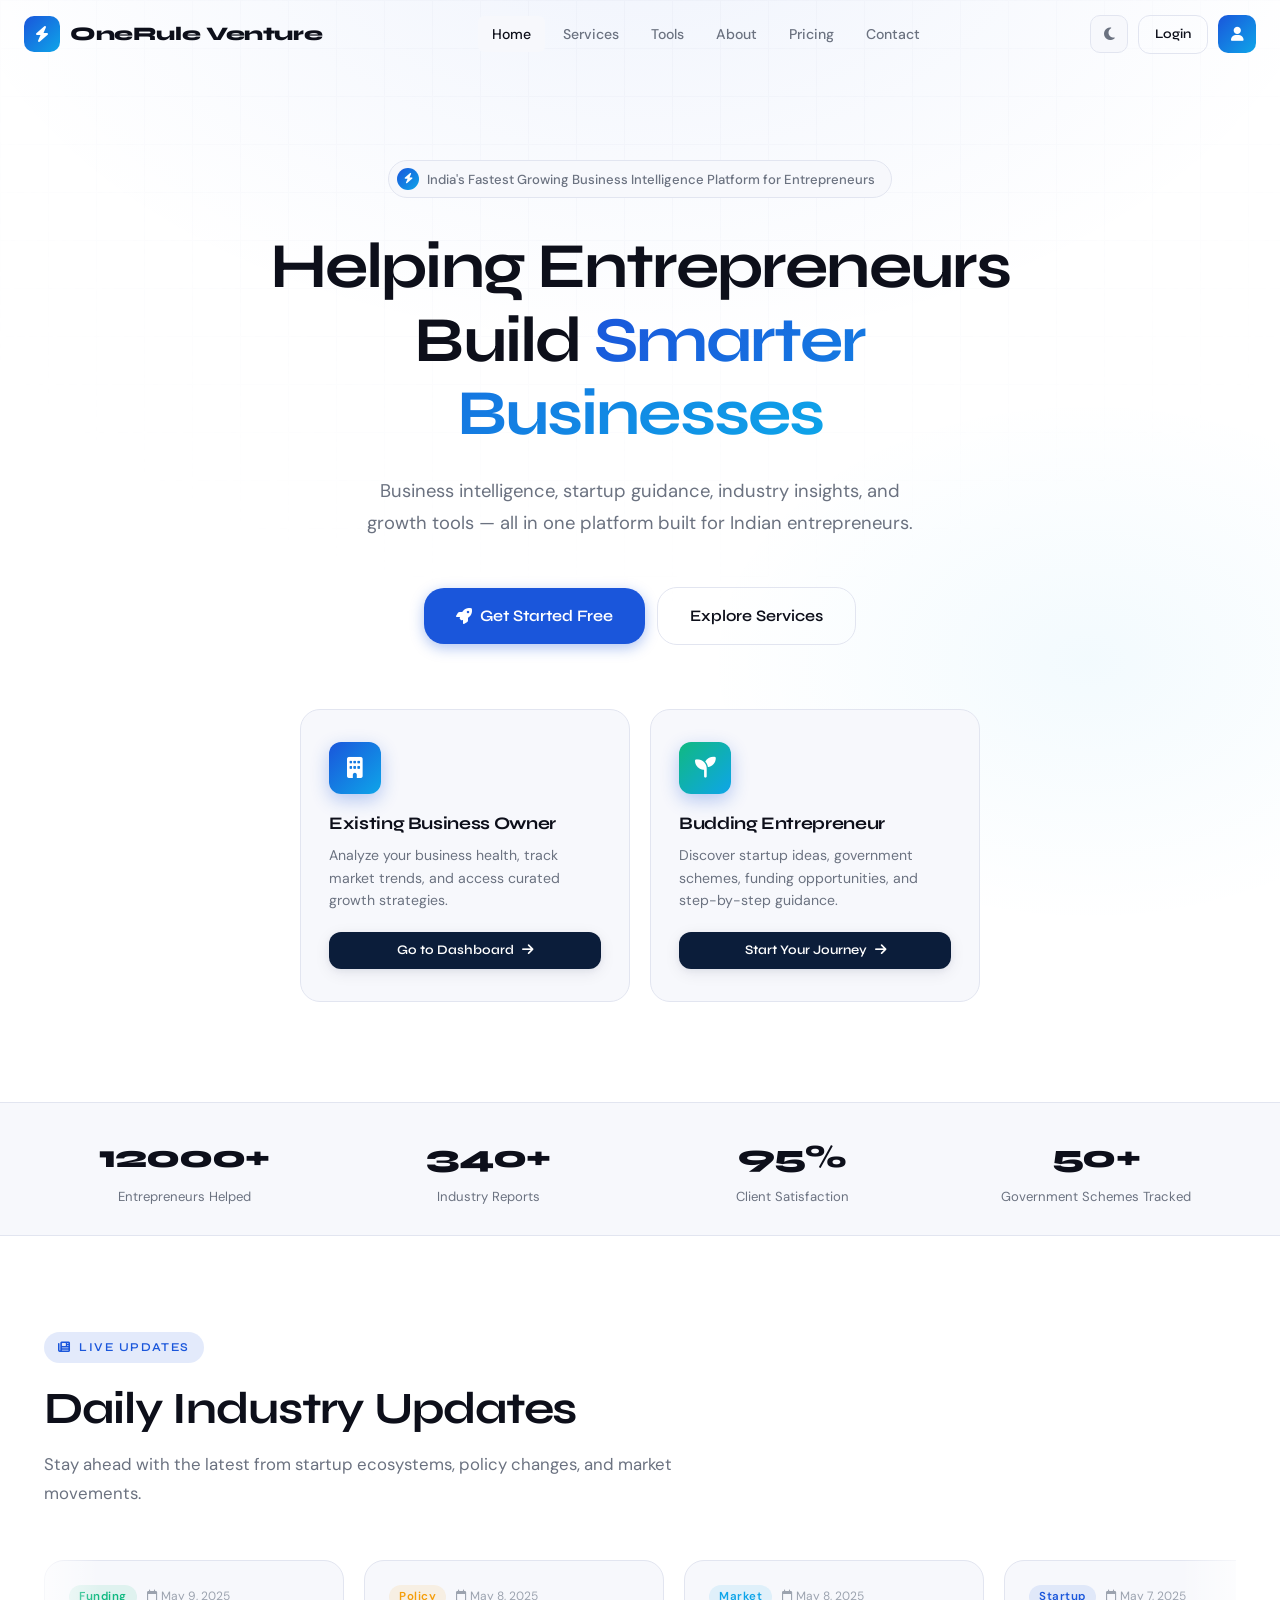
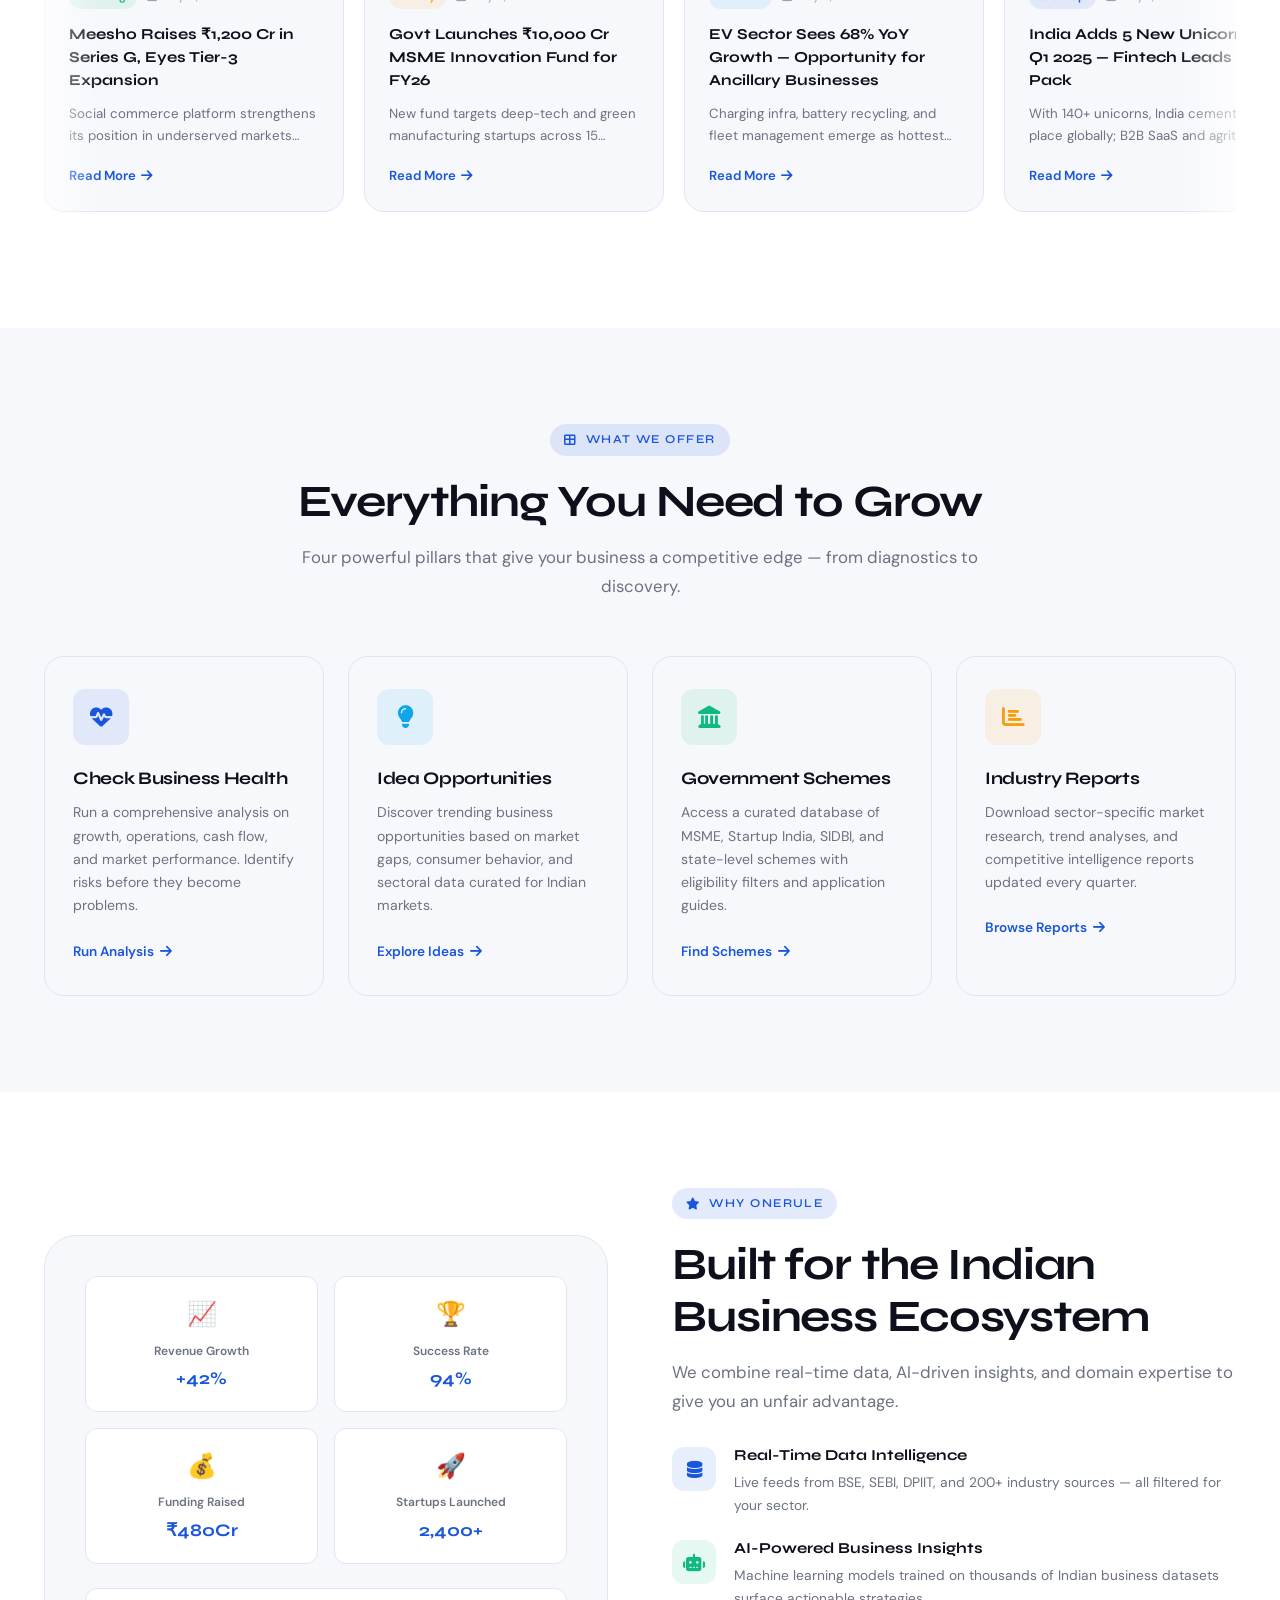
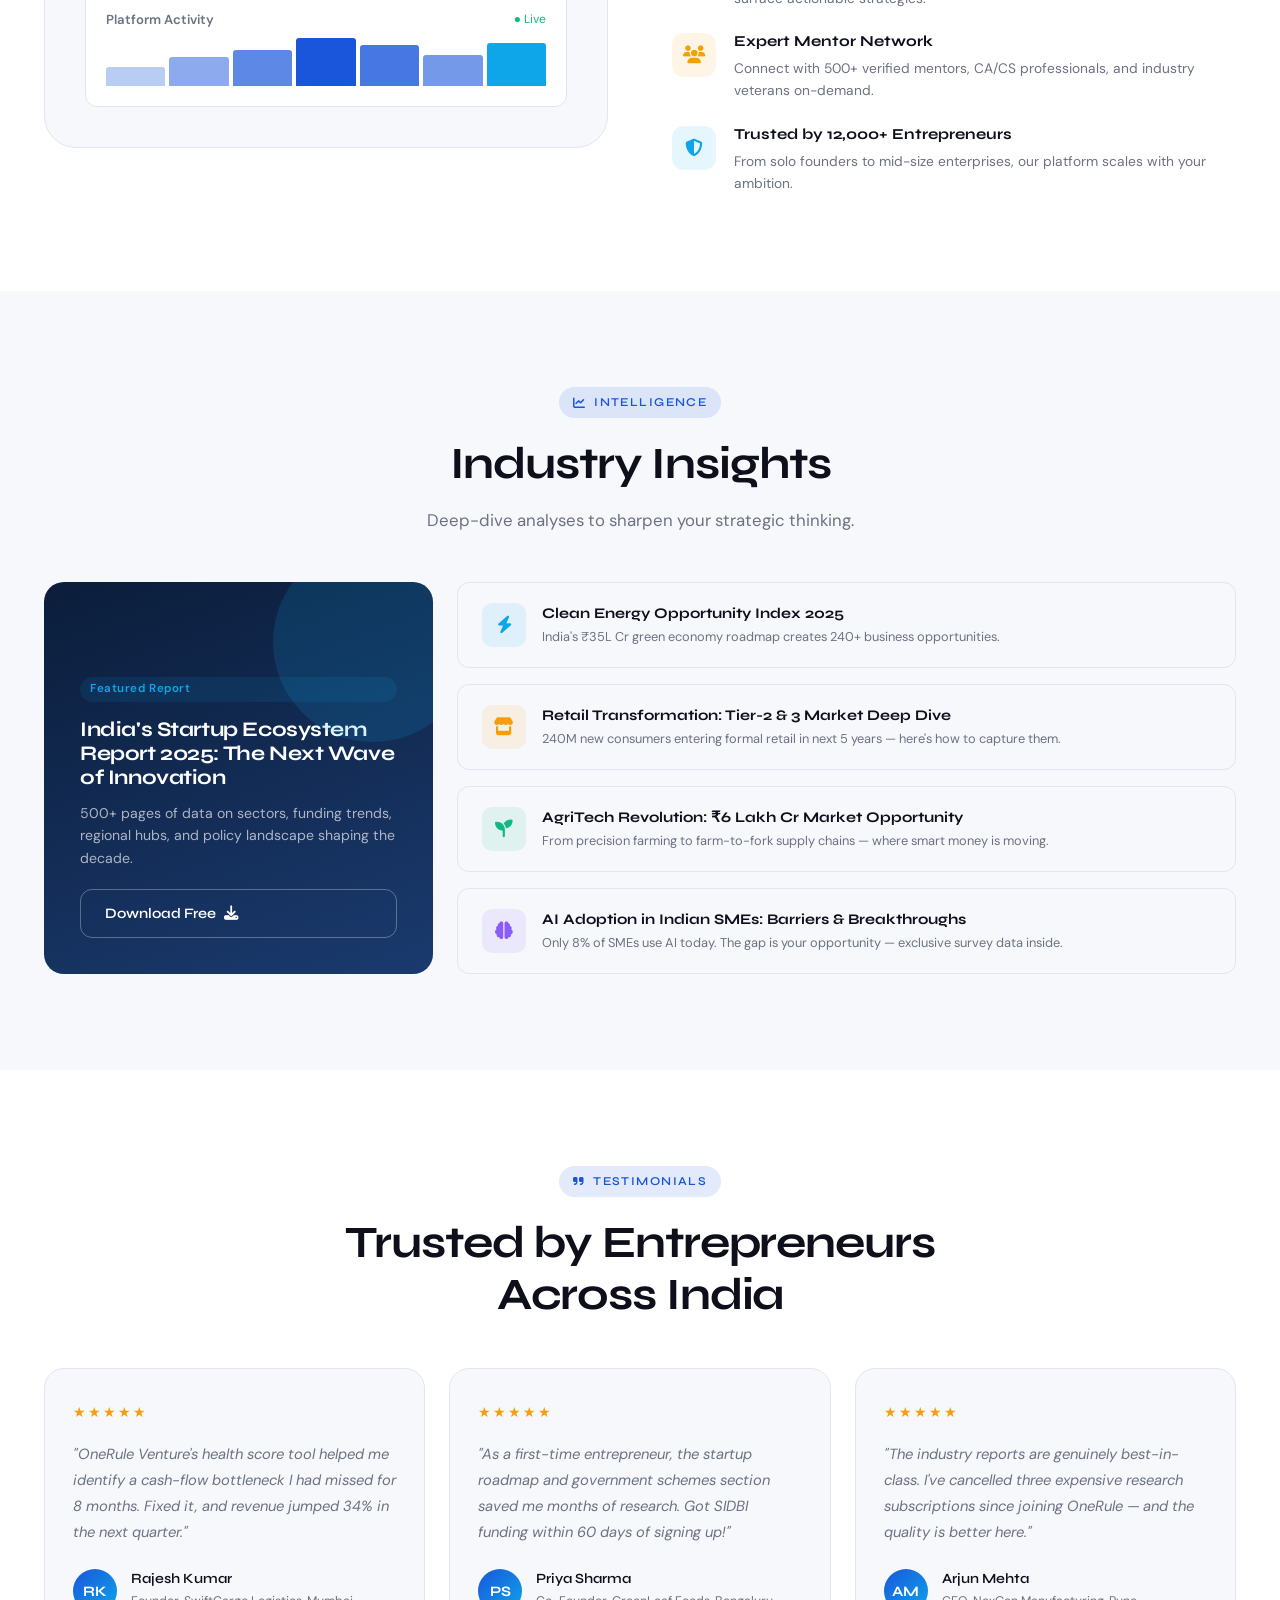
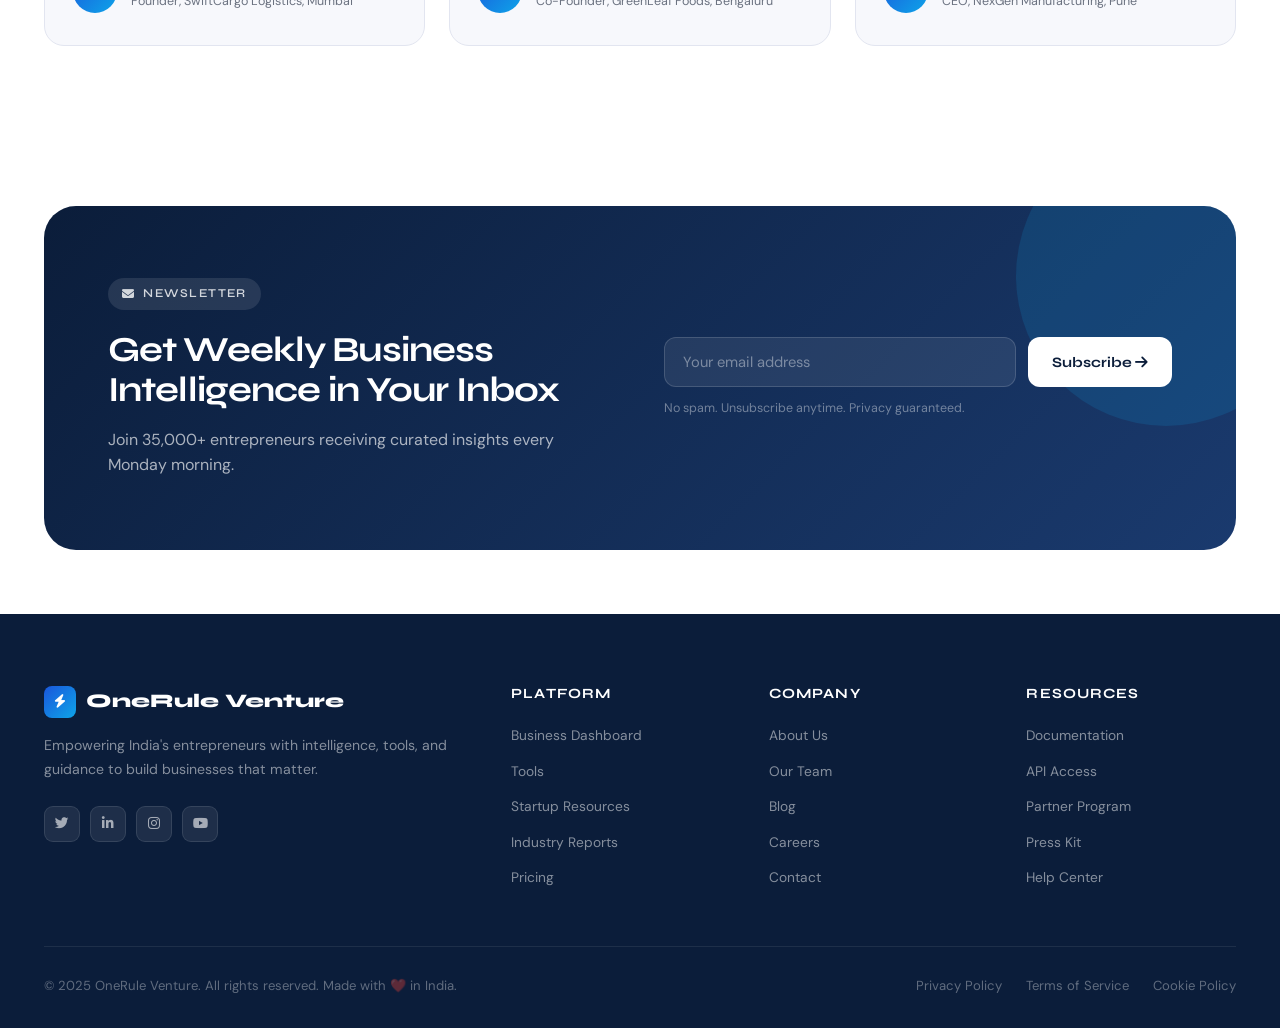
==== commit 8b4bed82: "Update tagline for business intelligence platform" ====
--- a/index.html
+++ b/index.html
@@ -78,7 +78,7 @@
       <!-- Badge -->
       <div class="hero-badge">
         <span class="hero-badge-dot"><i class="fas fa-bolt"></i></span>
-        India's #1 Business Intelligence Platform for Entrepreneurs
+        India's Fastest Growing Business Intelligence Platform for Entrepreneurs
       </div>
       <!-- Headline -->
       <h1 id="hero-headline">Helping Entrepreneurs<br>Build <em>Smarter Businesses</em></h1>
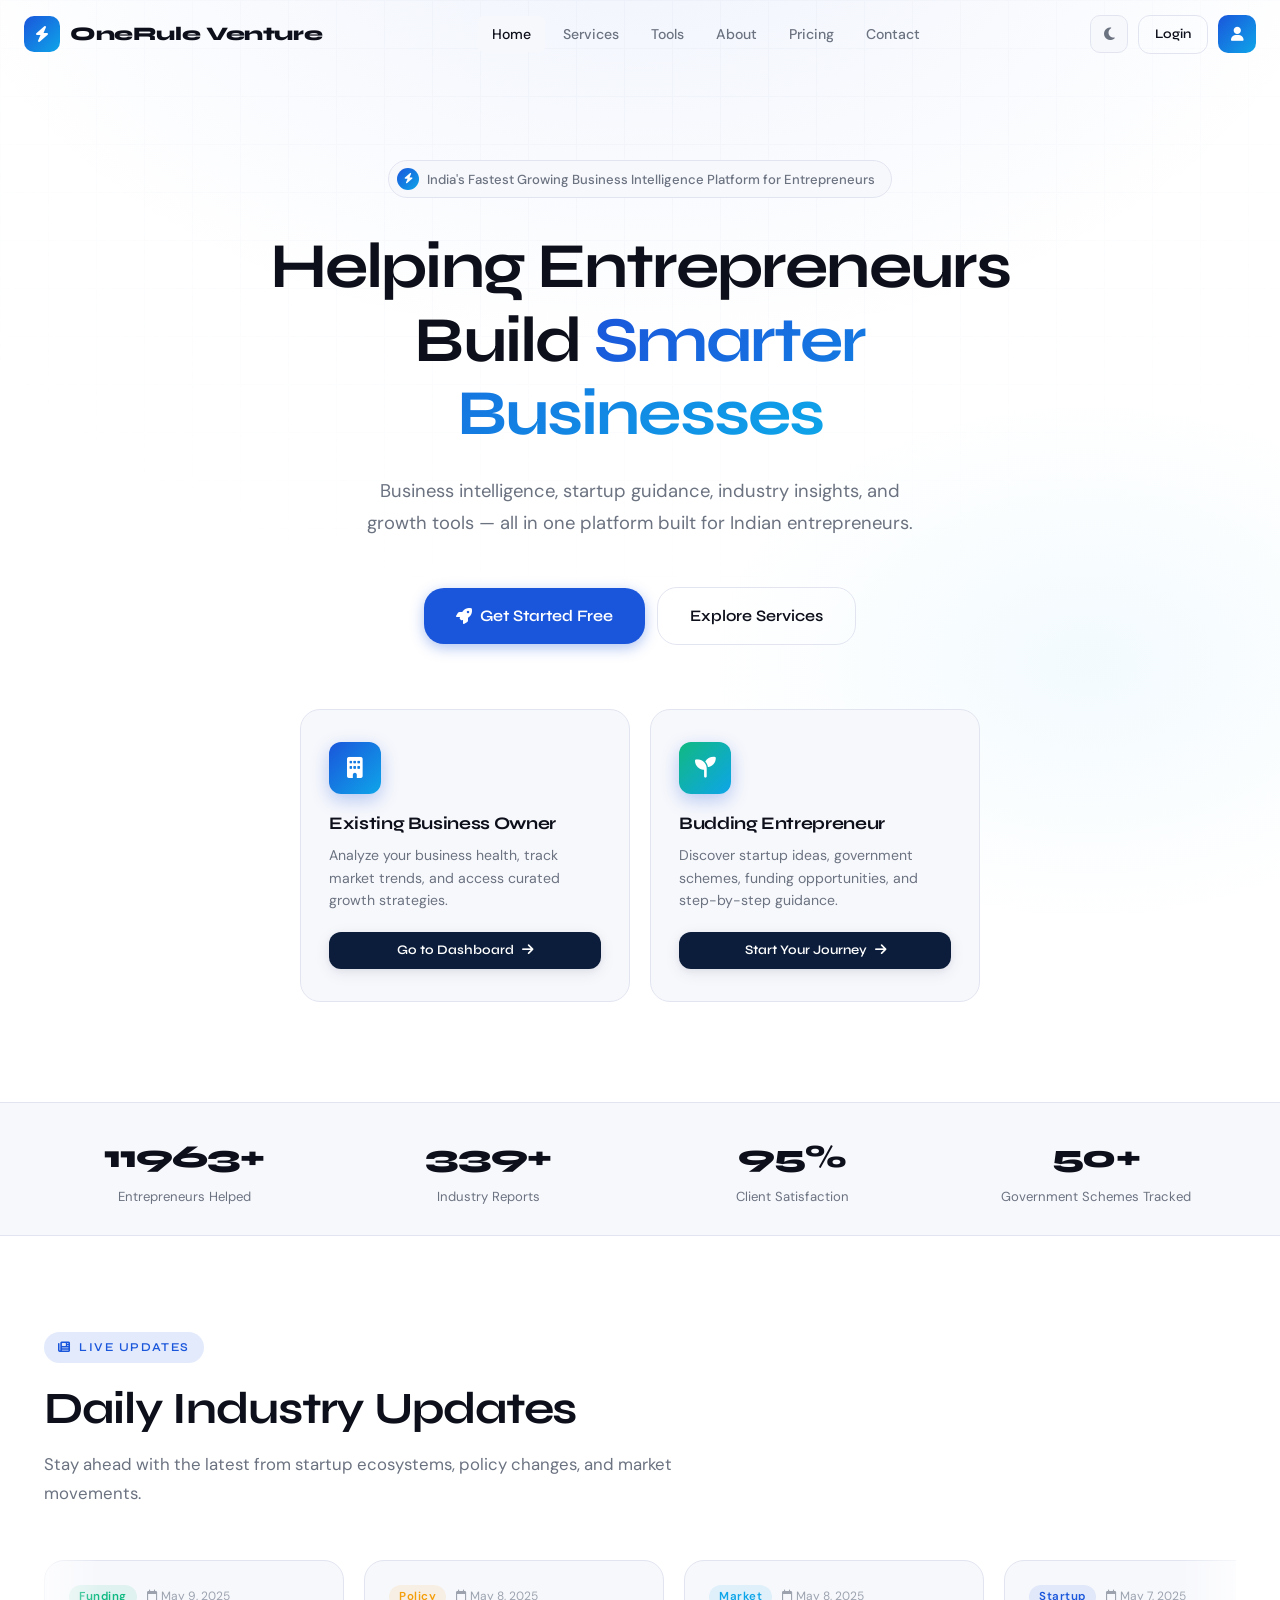
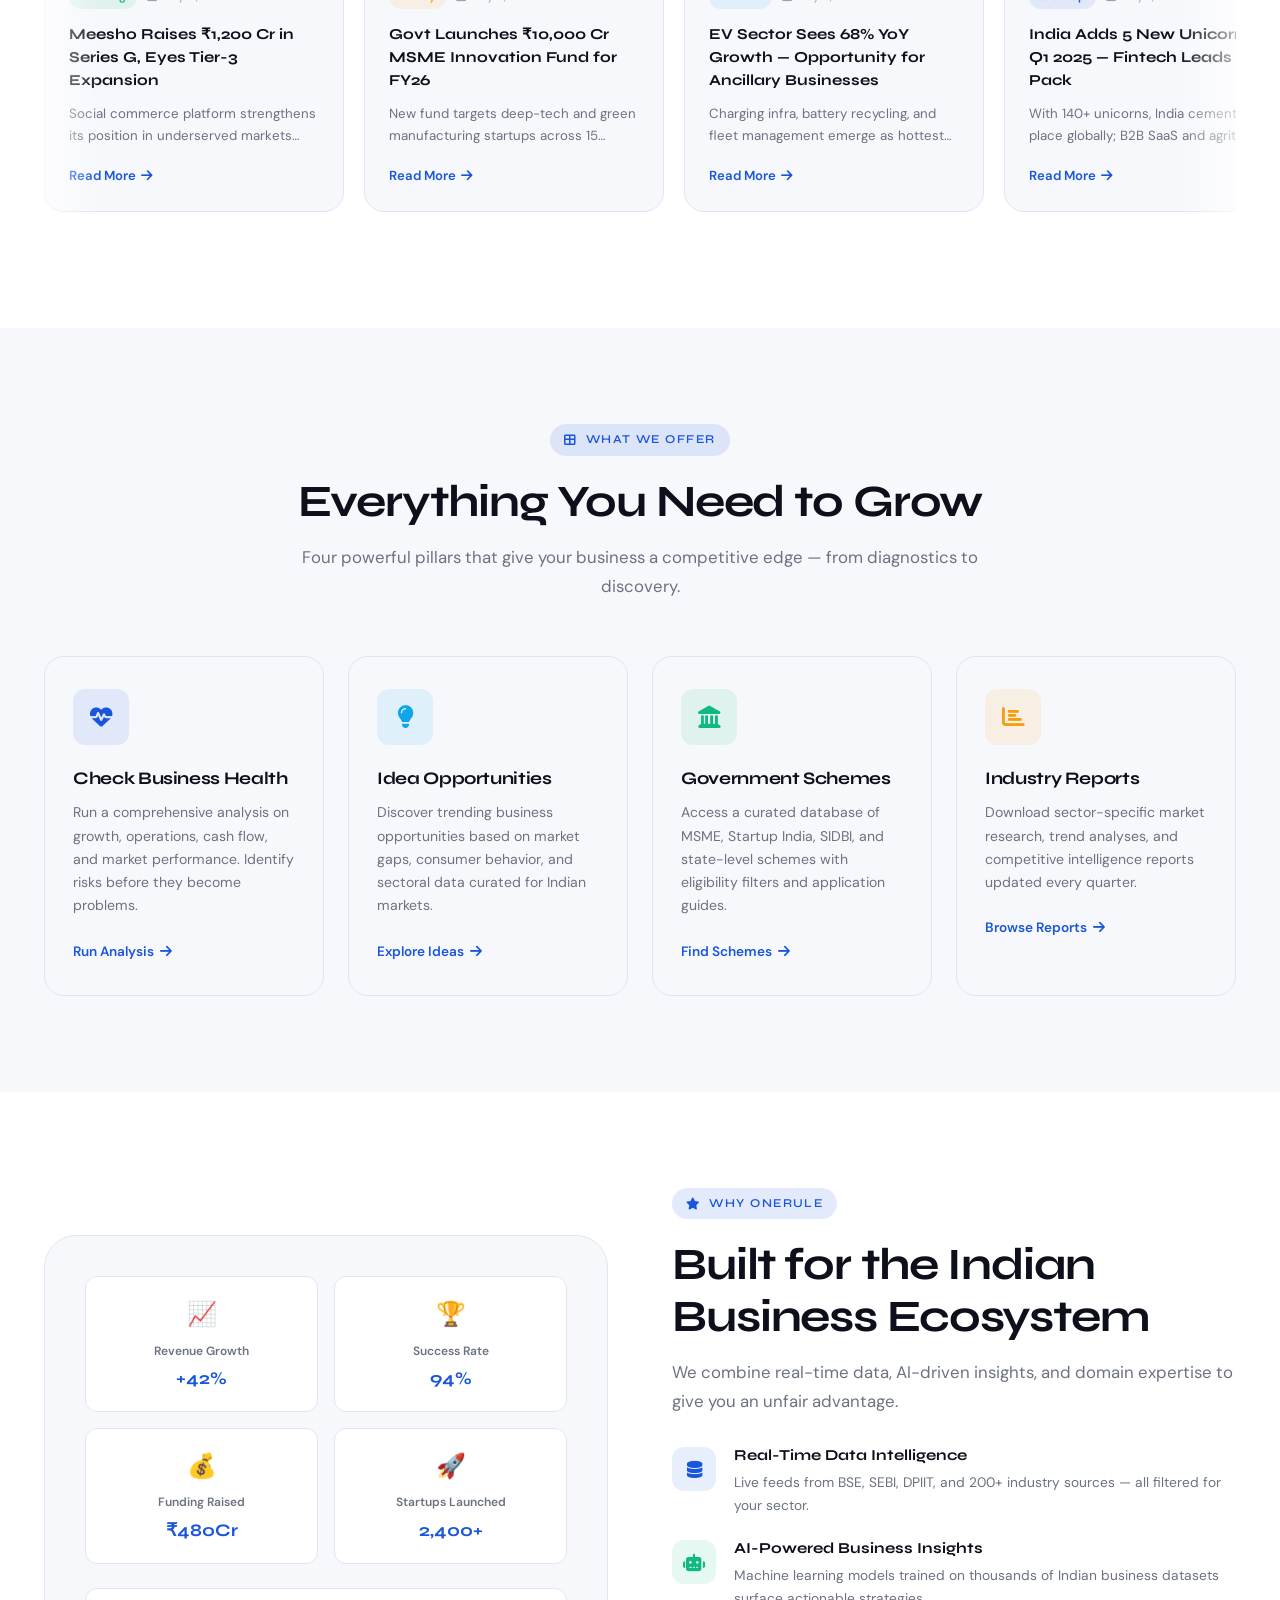
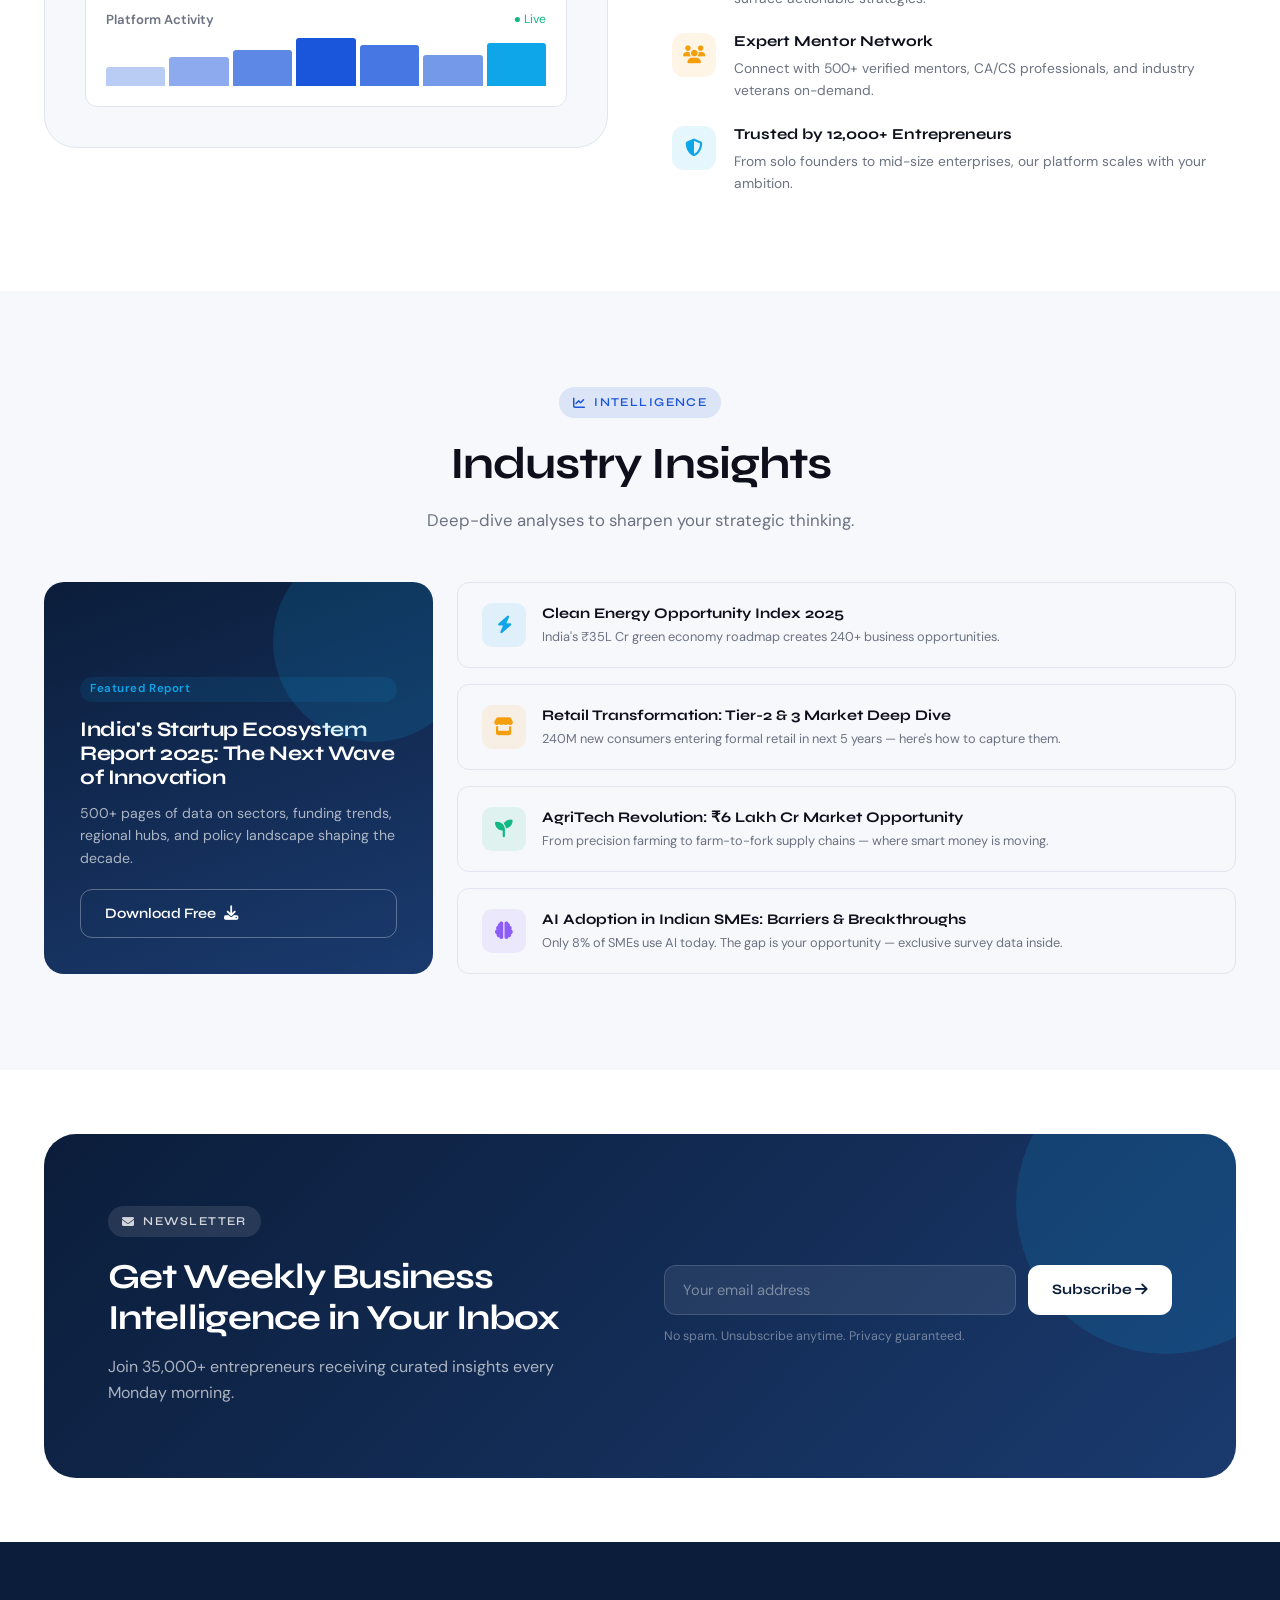
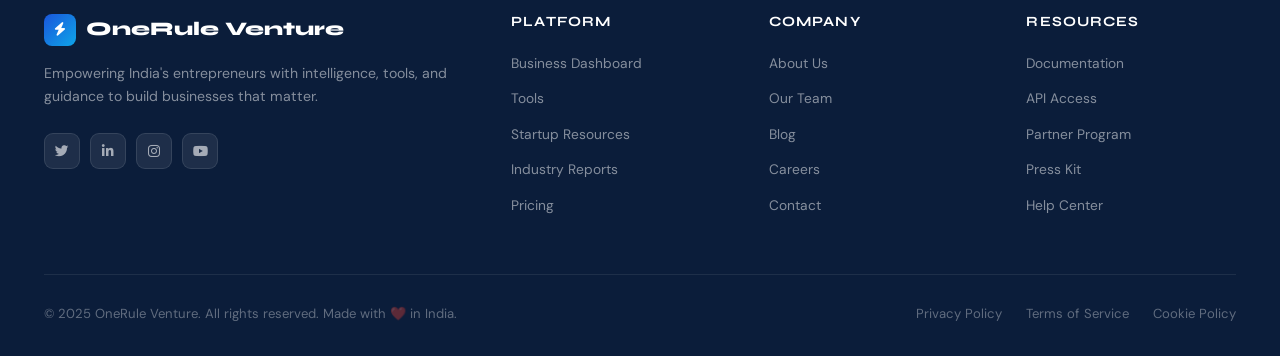
==== commit 2b7bfb1b: "Remove testimonials section from index.html Removed testimonials section from the index.html file." ====
--- a/index.html
+++ b/index.html
@@ -396,49 +396,6 @@
 </section>
 
 <!-- ══════════════════ TESTIMONIALS ══════════════════ -->
-<section class="section" aria-labelledby="testimonials-heading">
-  <div class="container">
-    <div class="section-header centered animate-on-scroll" style="margin-bottom:48px">
-      <div class="section-label"><i class="fas fa-quote-right"></i> Testimonials</div>
-      <h2 id="testimonials-heading">Trusted by Entrepreneurs Across India</h2>
-    </div>
-    <div class="testimonials-grid">
-      <div class="testimonial-card animate-on-scroll">
-        <div class="stars">★★★★★</div>
-        <blockquote>"OneRule Venture's health score tool helped me identify a cash-flow bottleneck I had missed for 8 months. Fixed it, and revenue jumped 34% in the next quarter."</blockquote>
-        <div class="testimonial-author">
-          <div class="author-avatar">RK</div>
-          <div class="author-info">
-            <h5>Rajesh Kumar</h5>
-            <span>Founder, SwiftCargo Logistics, Mumbai</span>
-          </div>
-        </div>
-      </div>
-      <div class="testimonial-card animate-on-scroll stagger-1">
-        <div class="stars">★★★★★</div>
-        <blockquote>"As a first-time entrepreneur, the startup roadmap and government schemes section saved me months of research. Got SIDBI funding within 60 days of signing up!"</blockquote>
-        <div class="testimonial-author">
-          <div class="author-avatar">PS</div>
-          <div class="author-info">
-            <h5>Priya Sharma</h5>
-            <span>Co-Founder, GreenLeaf Foods, Bengaluru</span>
-          </div>
-        </div>
-      </div>
-      <div class="testimonial-card animate-on-scroll stagger-2">
-        <div class="stars">★★★★★</div>
-        <blockquote>"The industry reports are genuinely best-in-class. I've cancelled three expensive research subscriptions since joining OneRule — and the quality is better here."</blockquote>
-        <div class="testimonial-author">
-          <div class="author-avatar">AM</div>
-          <div class="author-info">
-            <h5>Arjun Mehta</h5>
-            <span>CEO, NexGen Manufacturing, Pune</span>
-          </div>
-        </div>
-      </div>
-    </div>
-  </div>
-</section>
 
 <!-- ══════════════════ NEWSLETTER ══════════════════ -->
 <section class="section-sm">
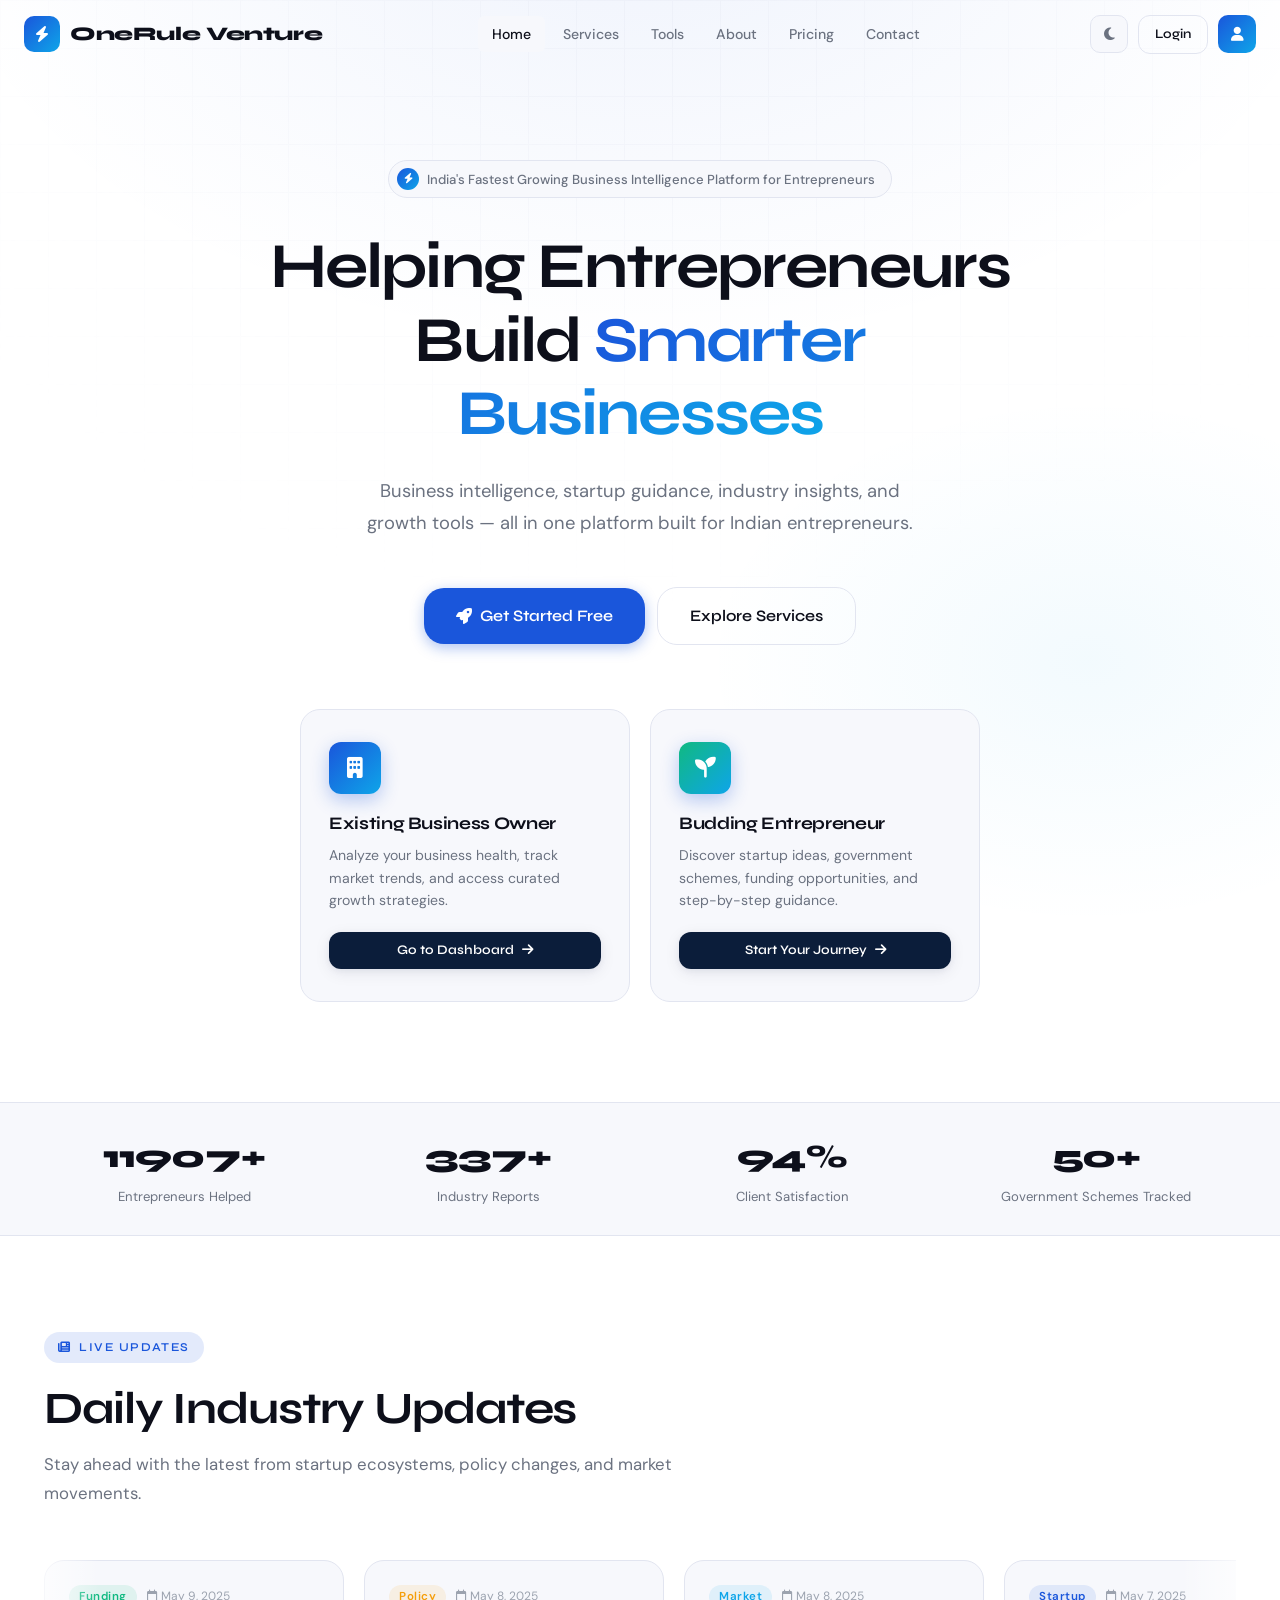
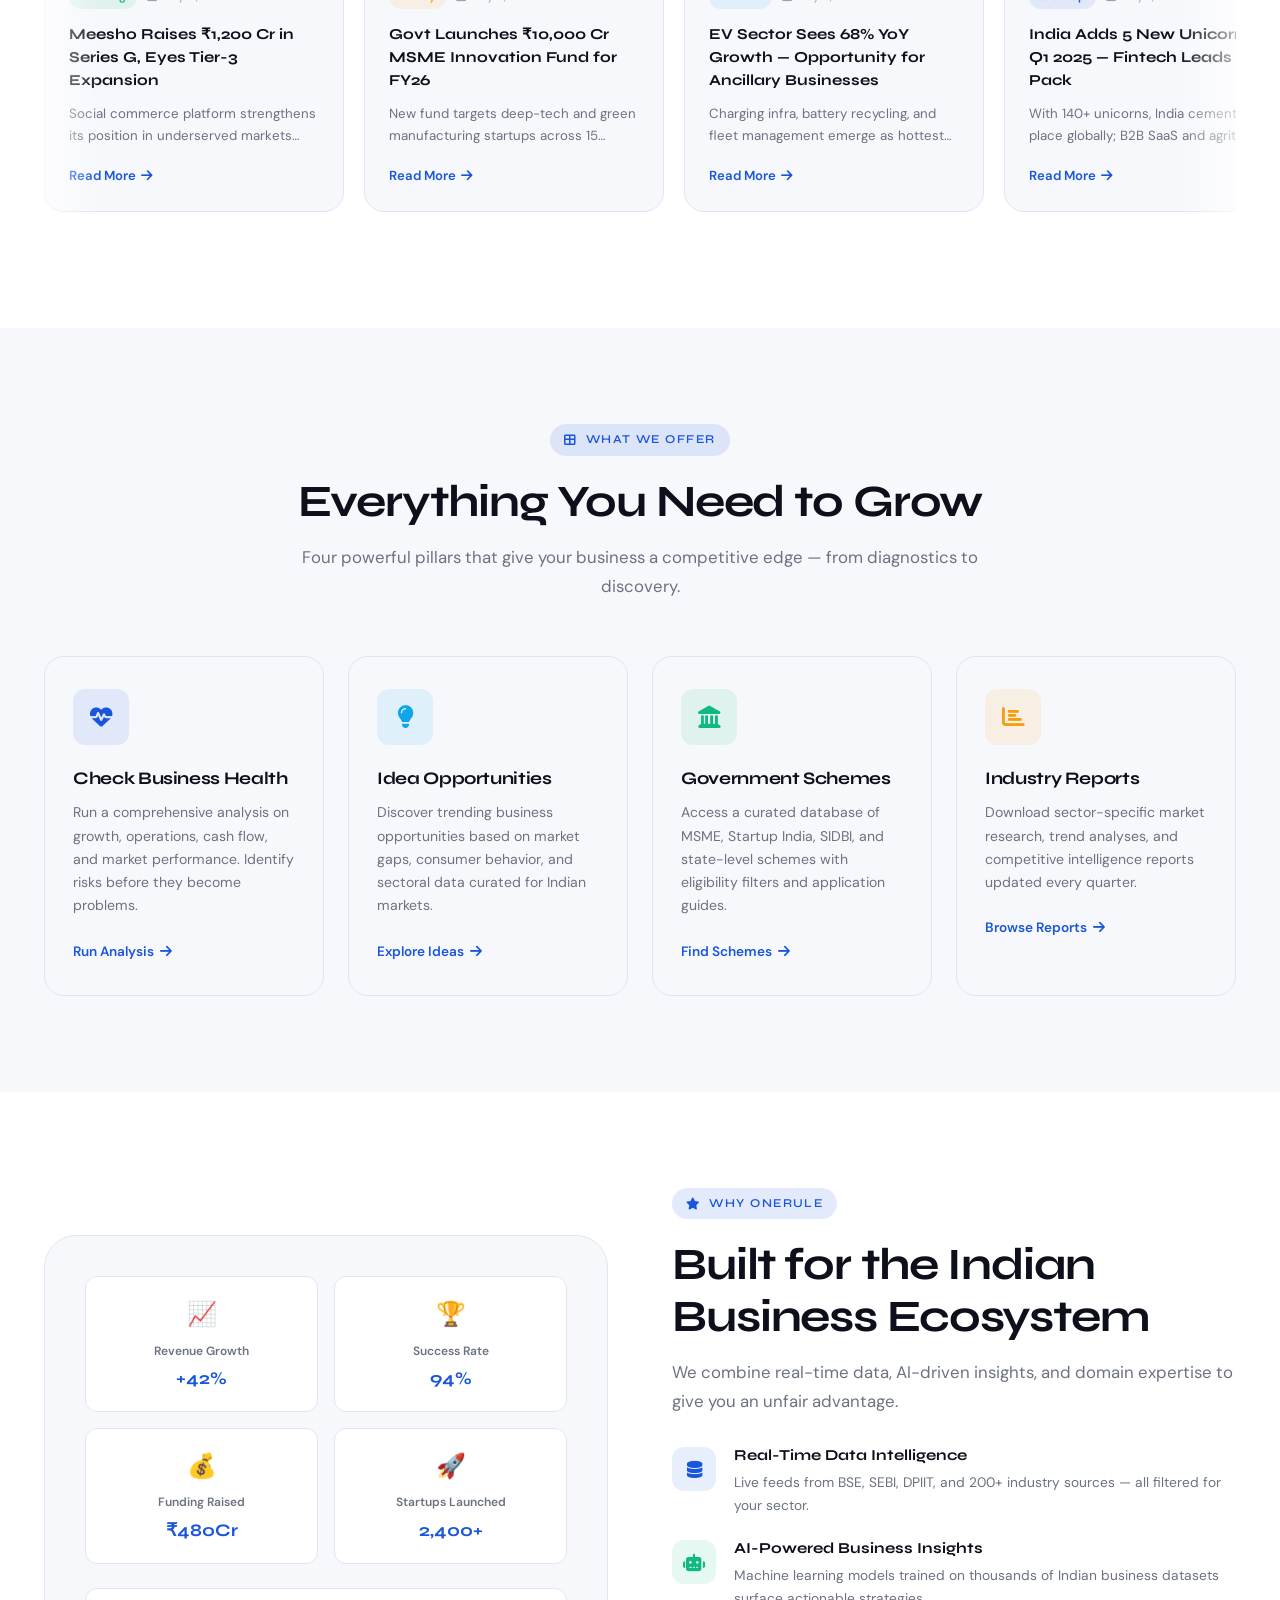
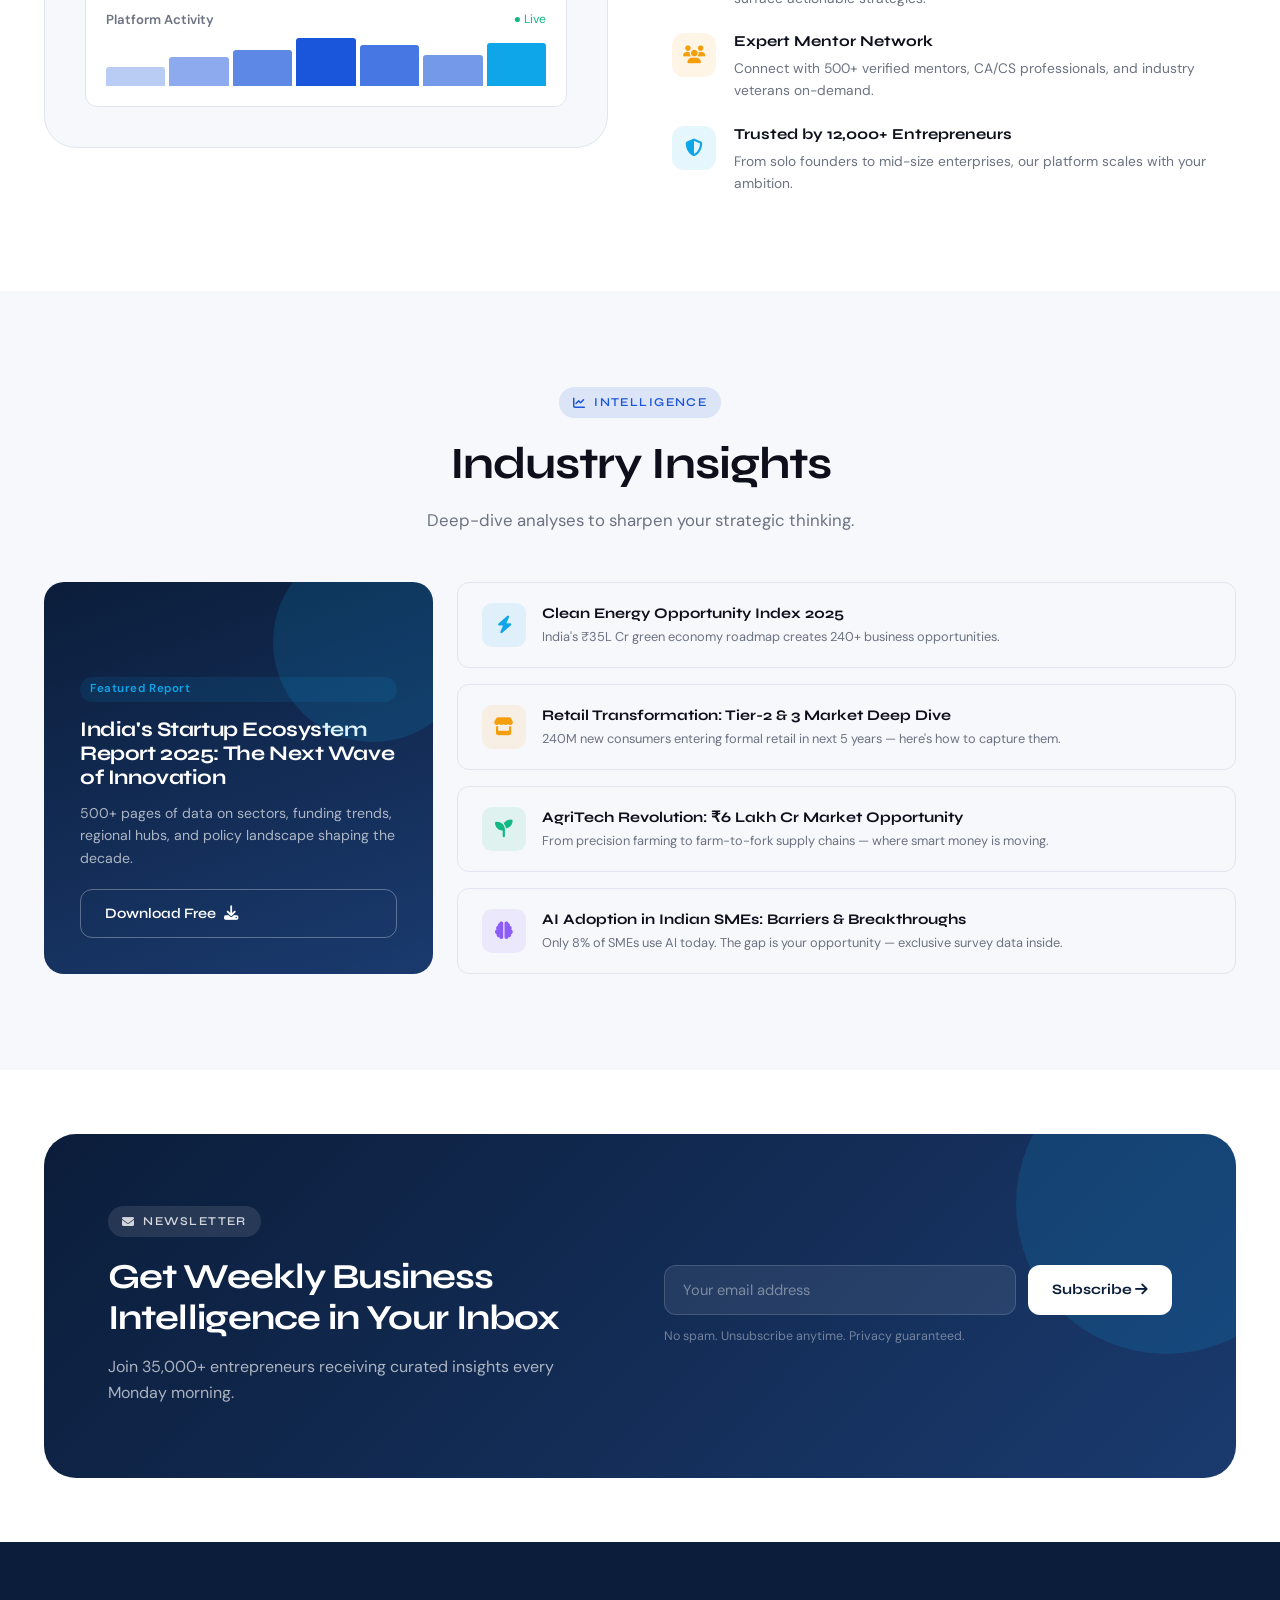
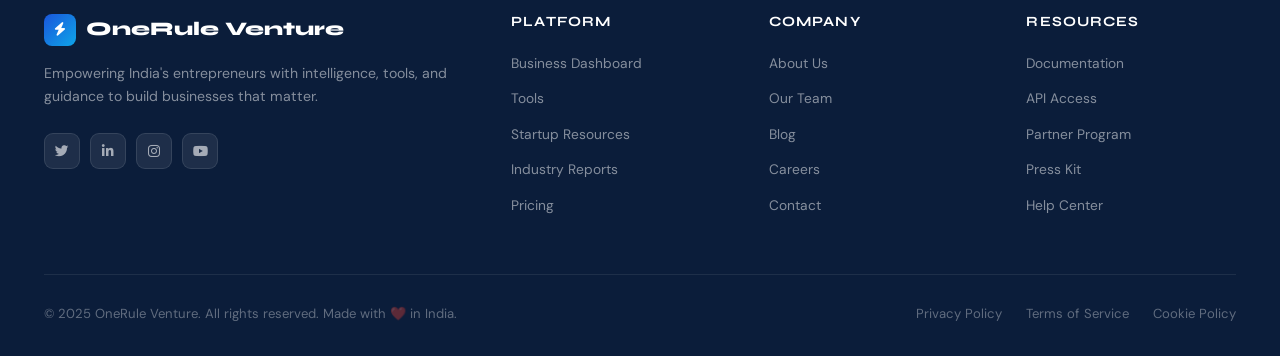
==== commit 0d0220e2: "Update index.html" ====
--- a/index.html
+++ b/index.html
@@ -2,6 +2,7 @@
 <!-- OneRule Venture — index.html (Home Page) -->
 <html lang="en" data-theme="light">
 <head>
+  <link rel="icon" type="image/png" href="favicon.png">
   <meta charset="UTF-8" />
   <meta name="viewport" content="width=device-width, initial-scale=1.0" />
   <meta name="description" content="OneRule Venture – Business intelligence, startup guidance, industry insights, and growth tools for entrepreneurs and business owners in India." />
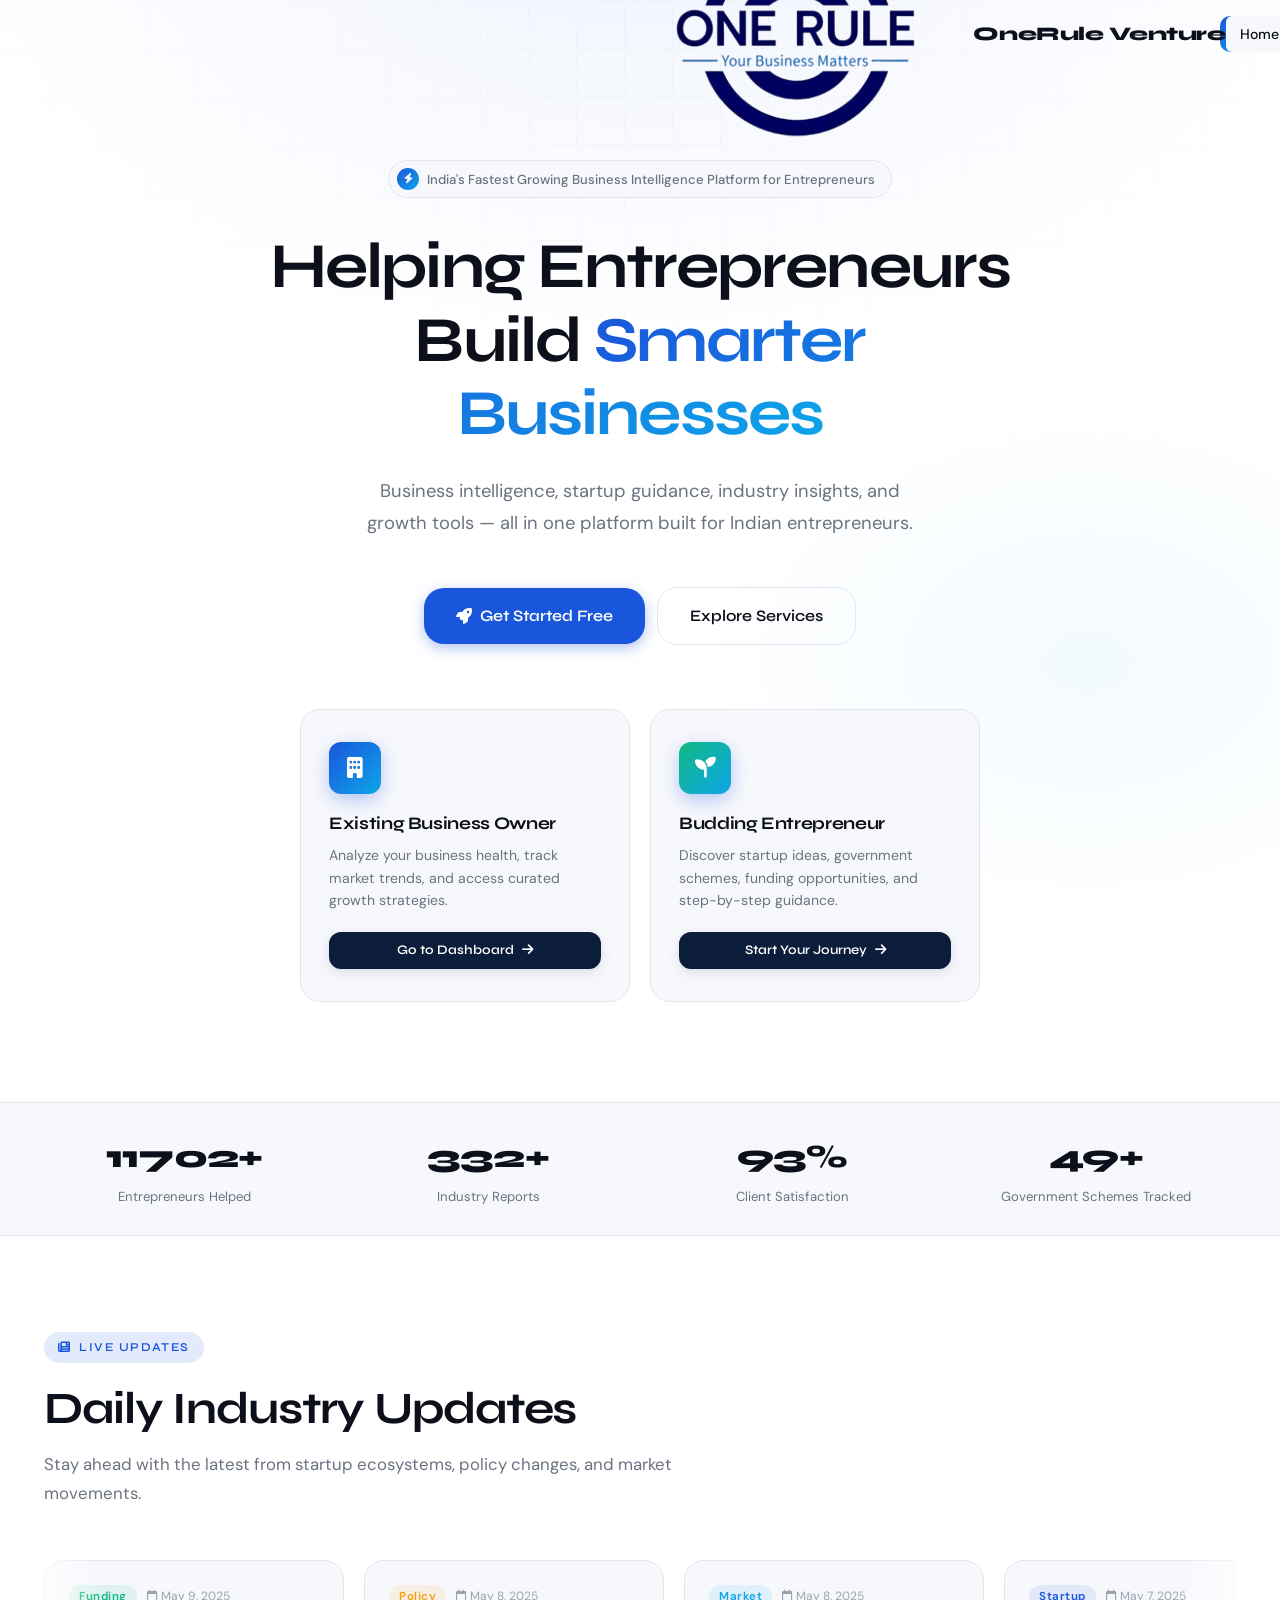
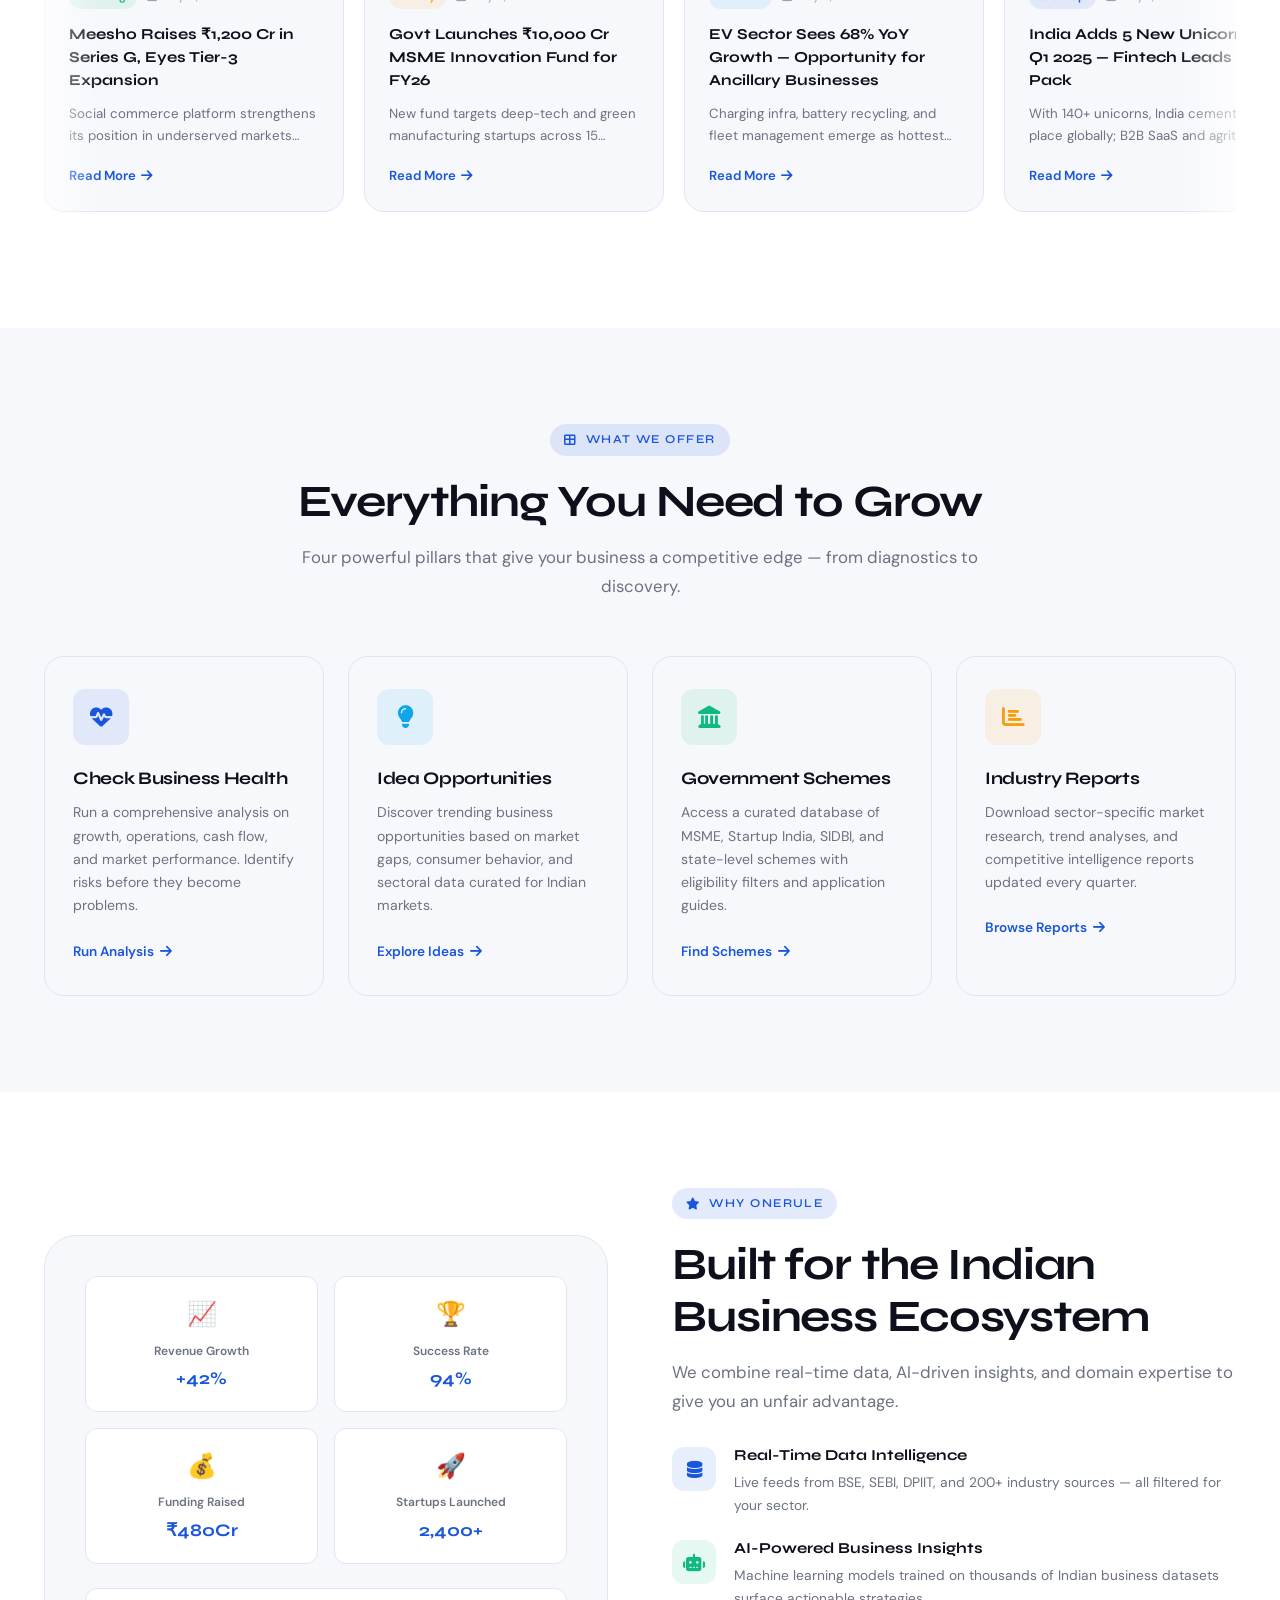
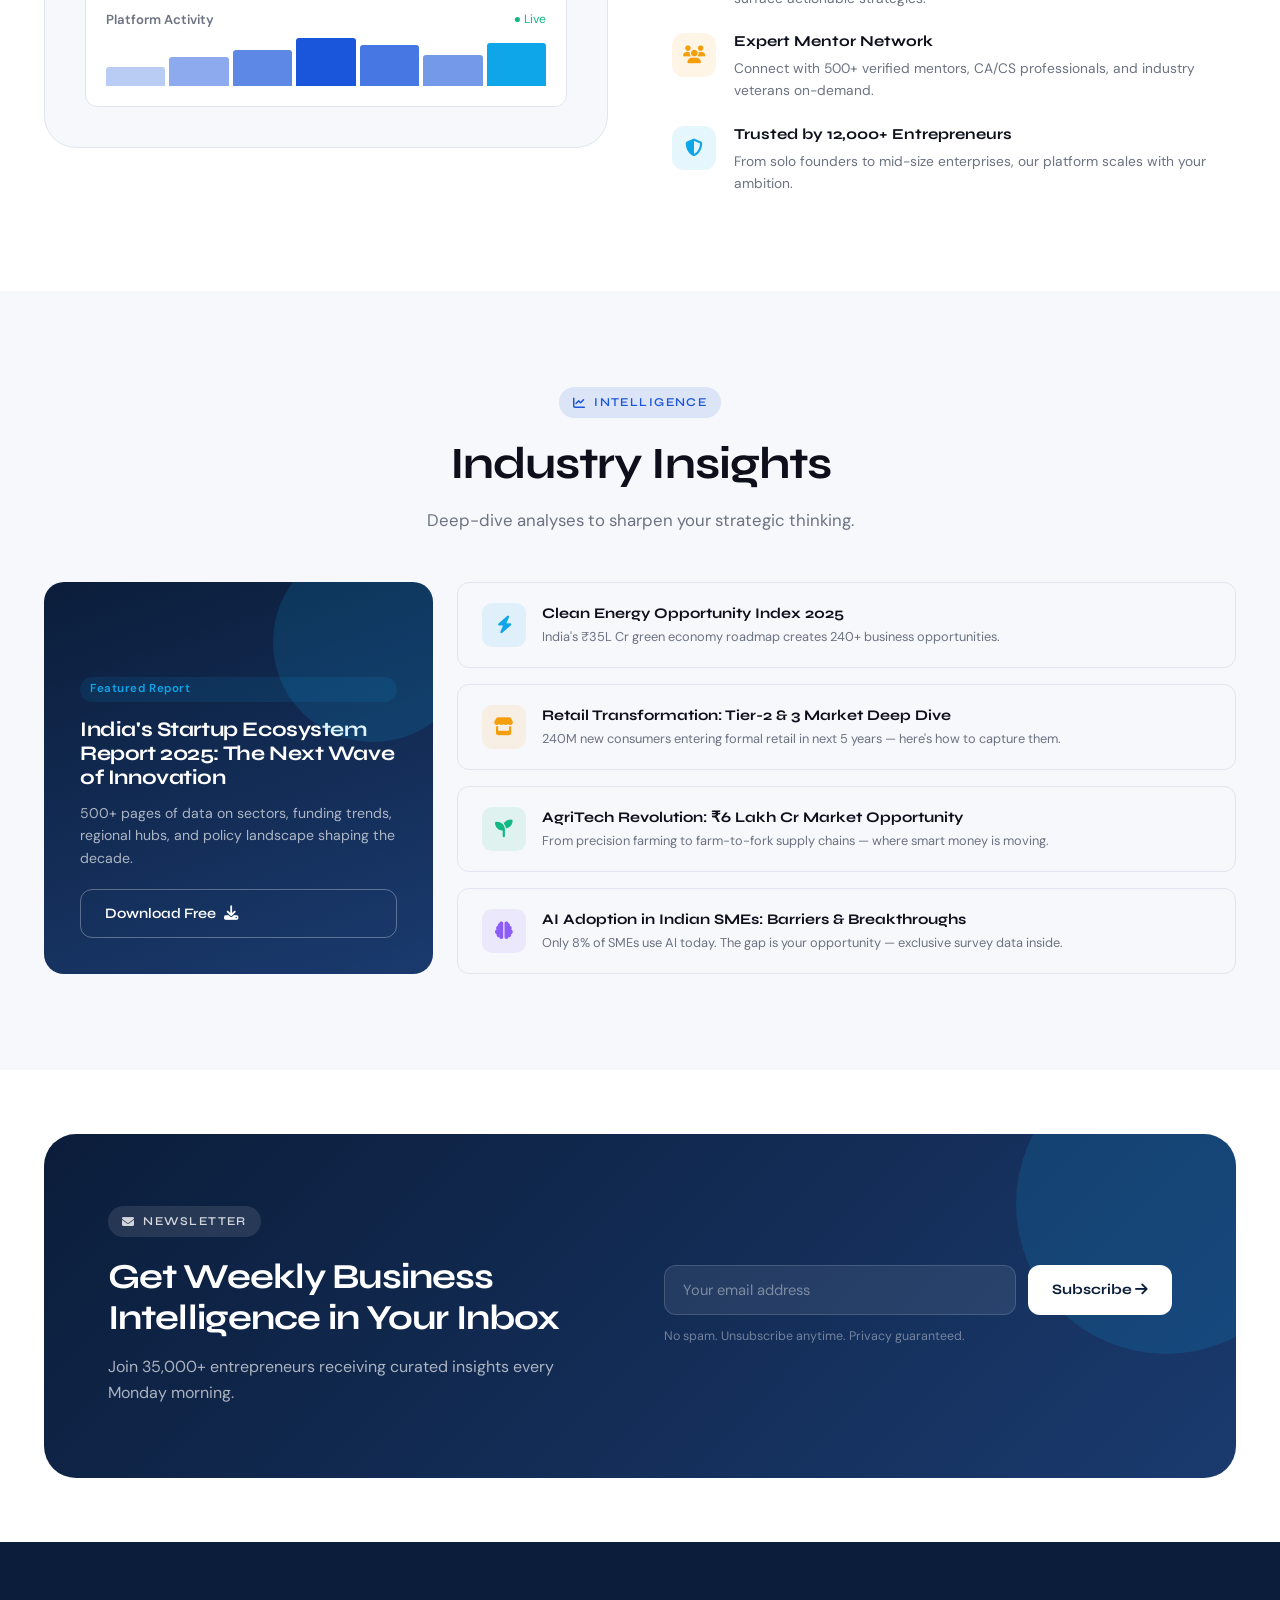
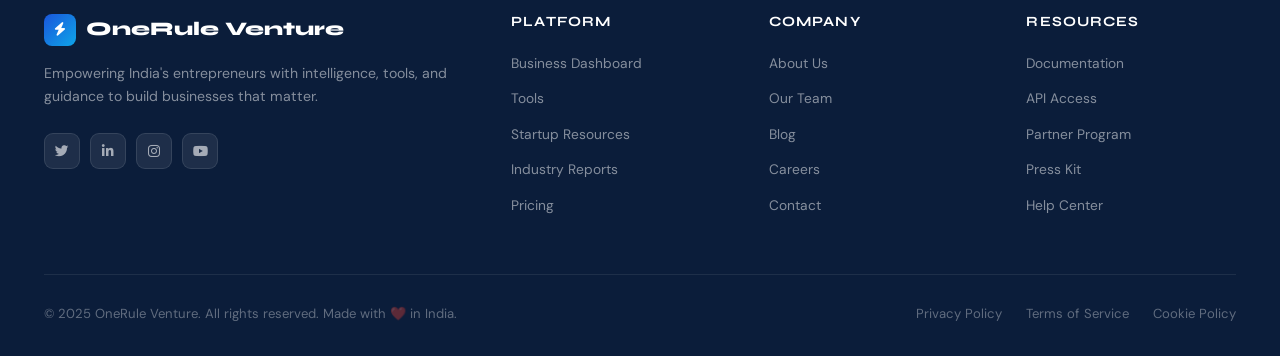
==== commit 6e5d000e: "Update index.html" ====
--- a/index.html
+++ b/index.html
@@ -22,7 +22,7 @@
 <!-- Loading Screen -->
 <div id="loading-screen" class="loading-screen" aria-hidden="true">
   <div class="loading-logo">
-    <div class="nav-logo-icon"><i class="fas fa-bolt"></i></div>
+    <div class="nav-logo-icon"><img src="logo.png" alt="One Rule Logo"></div>
     OneRule Venture
   </div>
   <div class="loading-bar-wrap"><div class="loading-bar"></div></div>
@@ -33,7 +33,7 @@
   <div class="navbar-inner">
     <!-- Logo -->
     <a href="index.html" class="nav-logo" aria-label="OneRule Venture Home">
-      <div class="nav-logo-icon"><i class="fas fa-bolt"></i></div>
+      <div class="nav-logo-icon"><img src="logo.png" alt="One Rule Logo"</div>
       OneRule Venture
     </a>
     <!-- Center Links -->
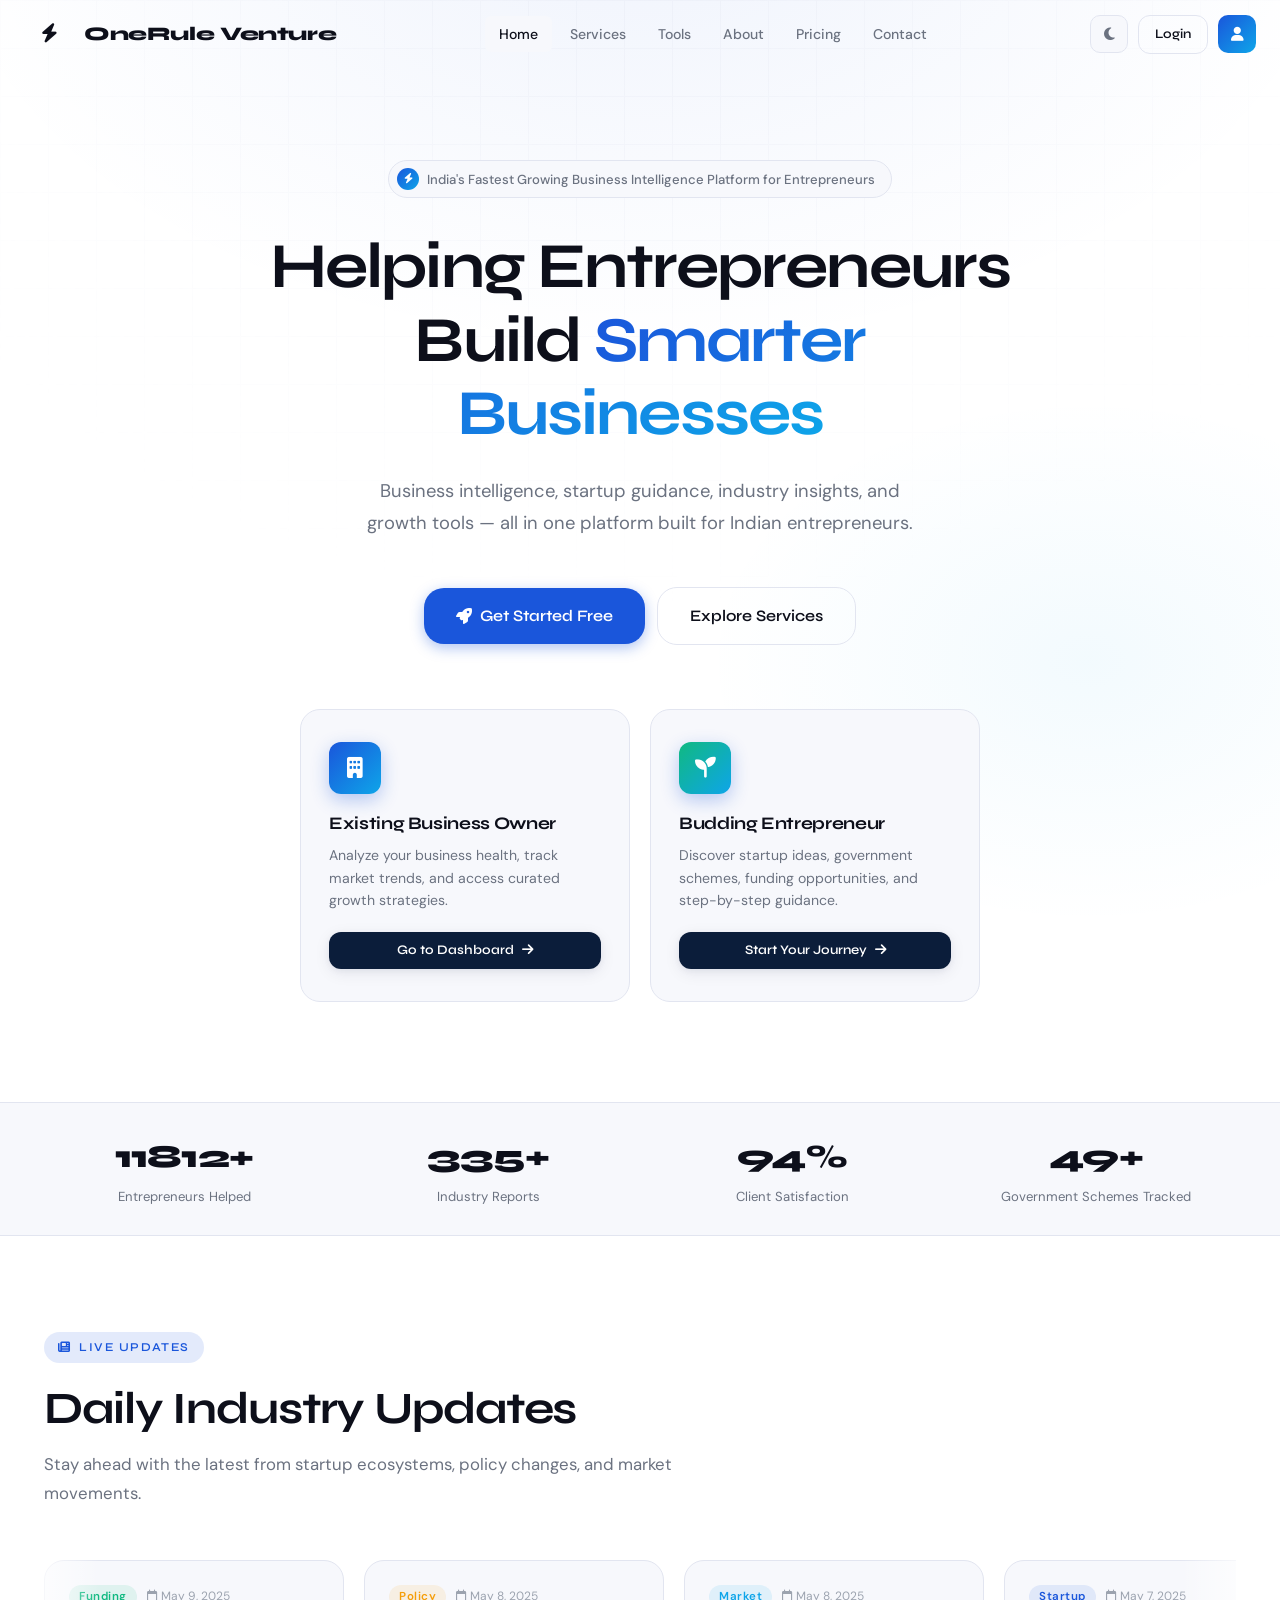
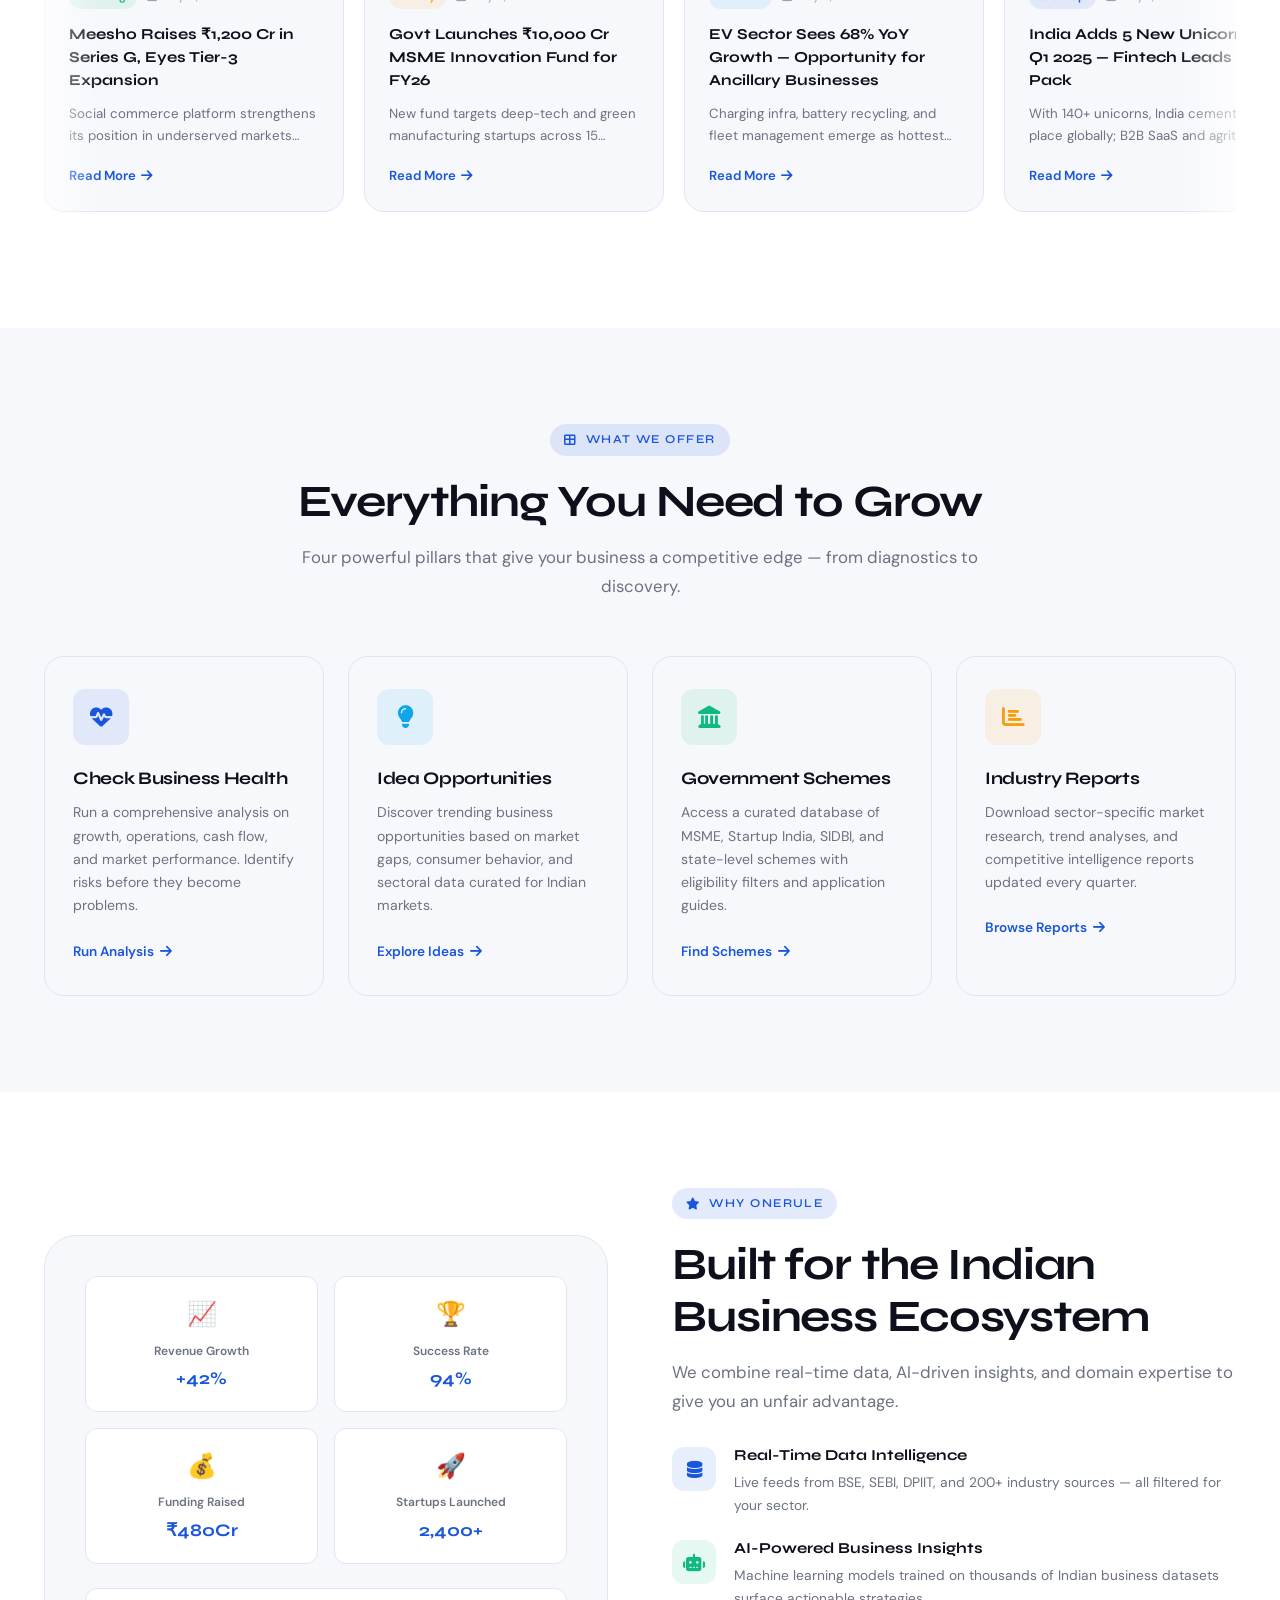
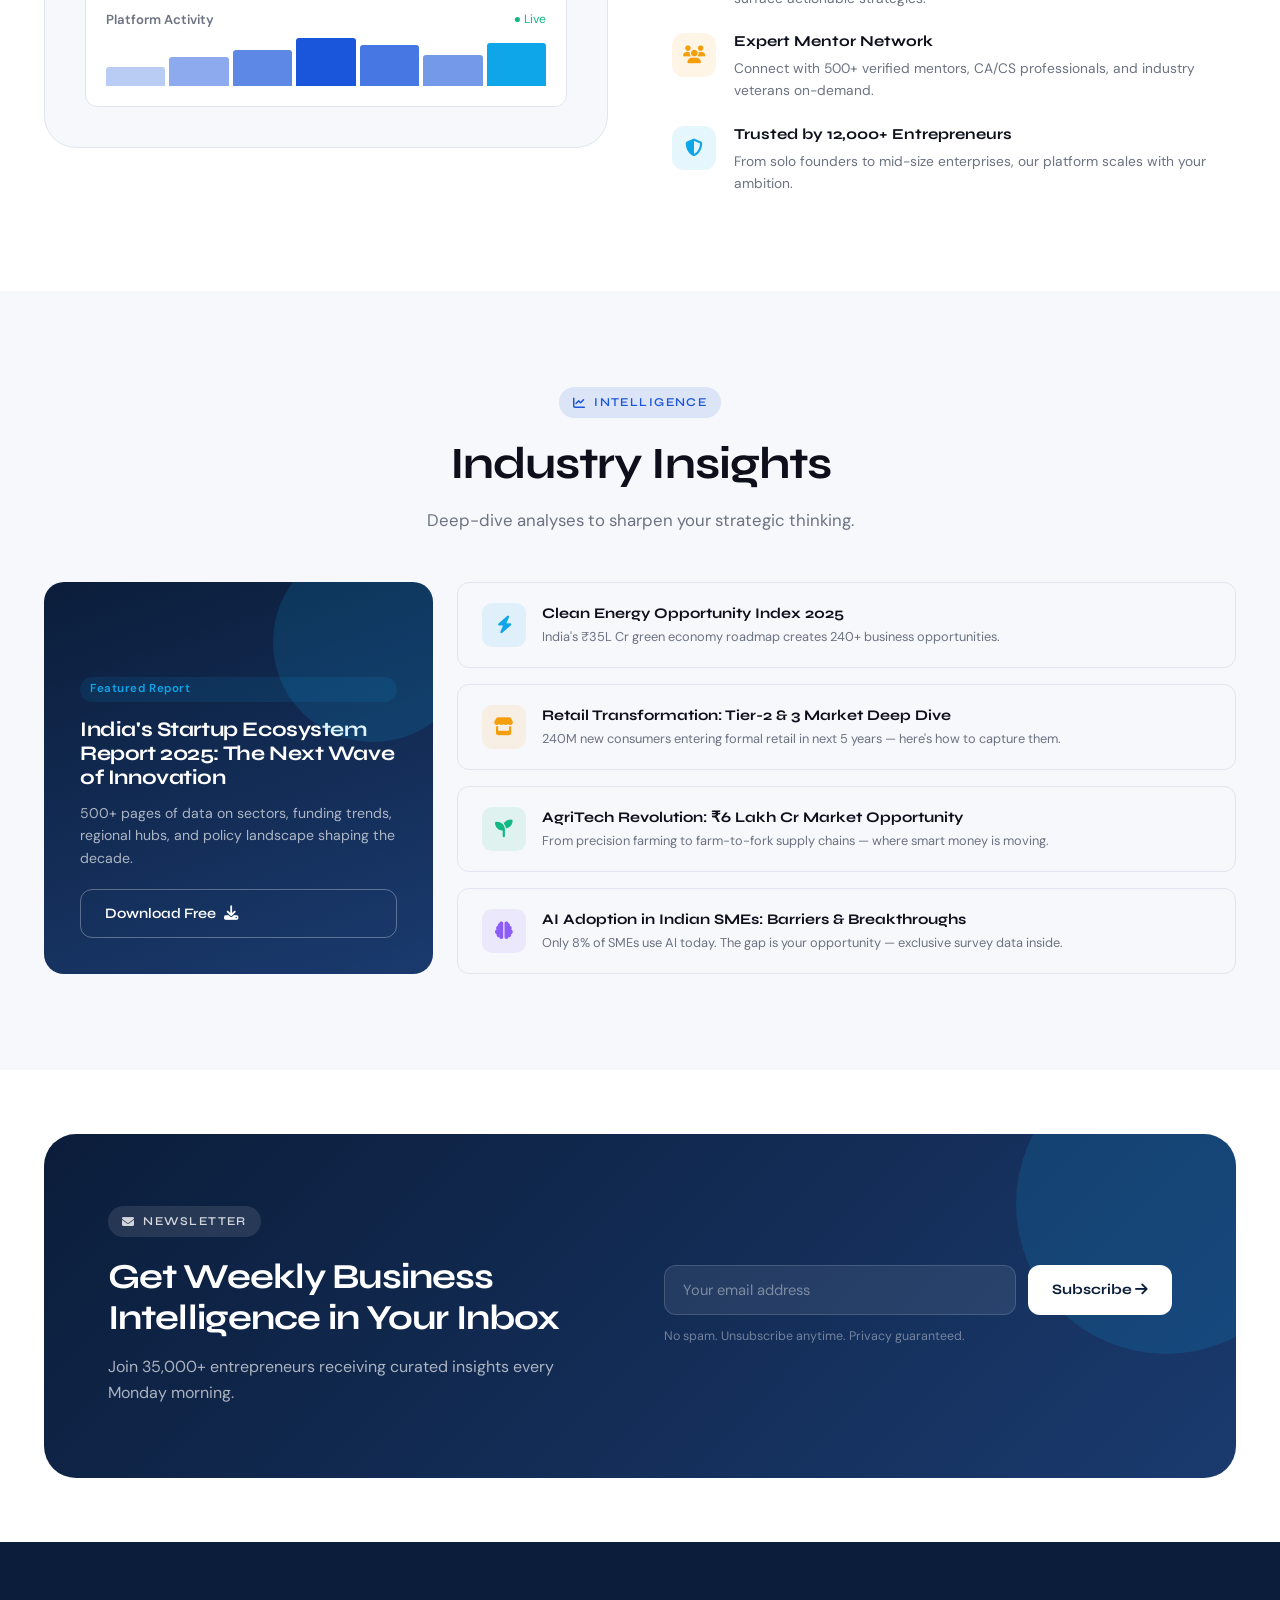
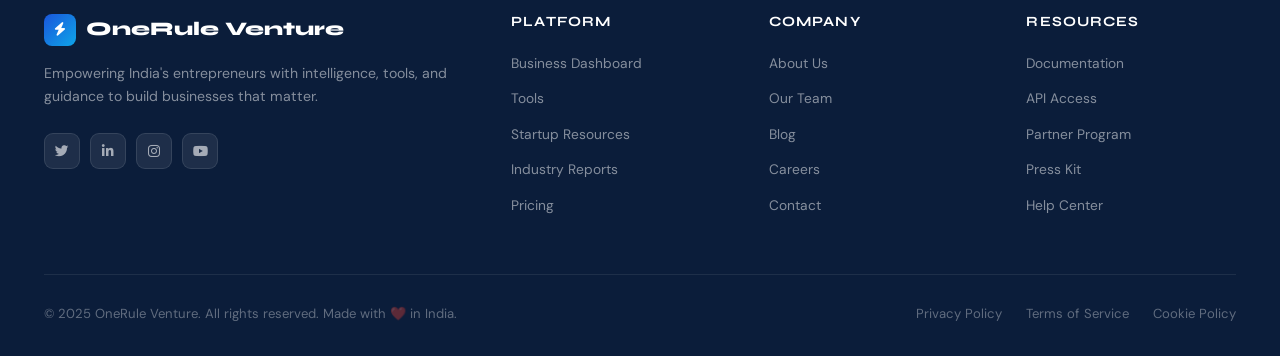
==== commit 467b8438: "Update index.html" ====
--- a/index.html
+++ b/index.html
@@ -32,8 +32,8 @@
 <header class="navbar" role="banner">
   <div class="navbar-inner">
     <!-- Logo -->
-    <a href="index.html" class="nav-logo" aria-label="OneRule Venture Home">
-      <div class="nav-logo-icon"><img src="logo.png" alt="One Rule Logo"</div>
+   <a href="index.html" class="nav-logo" aria-label="OneRule Venture Home">
+      <div class="nav-logo-icon"><i class="fas fa-bolt"></i></div>
       OneRule Venture
     </a>
     <!-- Center Links -->
--- a/style.css
+++ b/style.css
@@ -261,15 +261,18 @@
 }
 
 .nav-logo-icon {
-  width: 36px;
-  height: 36px;
-  background: linear-gradient(135deg, var(--color-accent), var(--color-accent-2));
-  border-radius: 10px;
-  display: flex;
-  align-items: center;
-  justify-content: center;
-  color: #fff;
-  font-size: 1rem;
+  width: 50px;
+  height: 50px;
+  display: flex;
+  align-items: center;
+  justify-content: center;
+  overflow: hidden;
+}
+
+.nav-logo-icon img {
+   width: 100%;
+   height: 100%;
+   object-fit: contain;
 }
 
 .nav-links {
